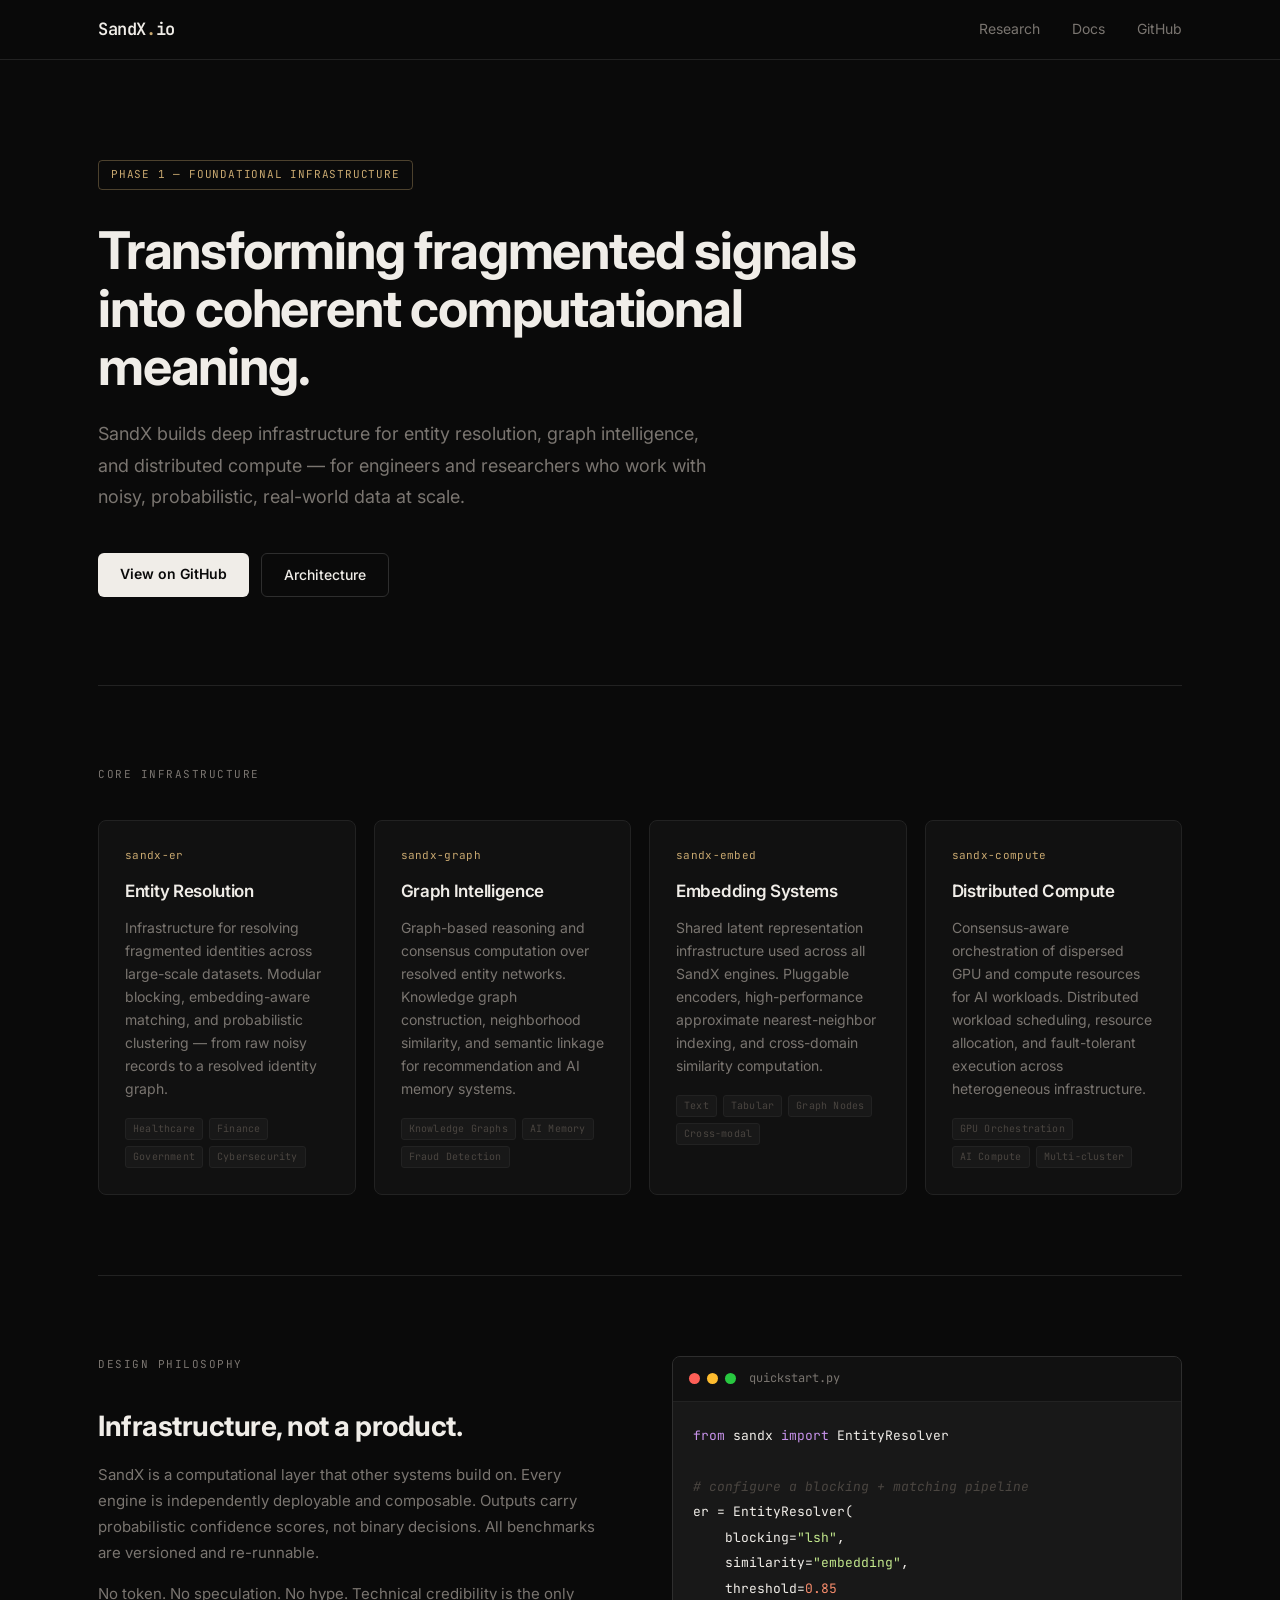
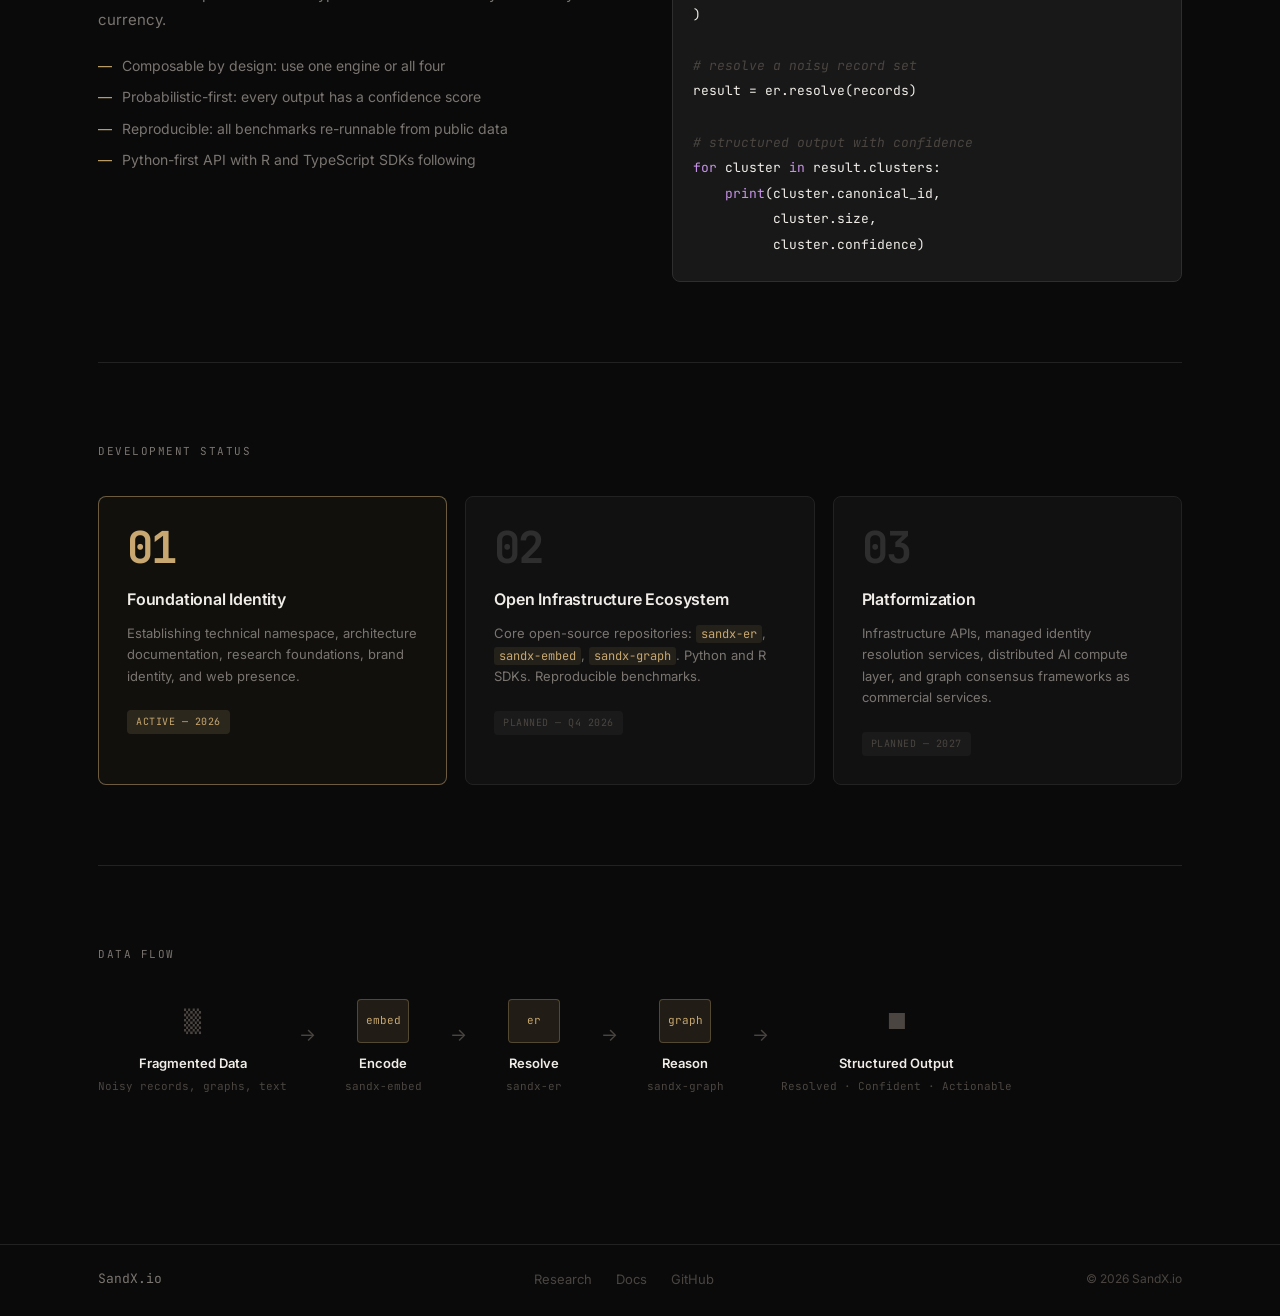
==== index.html @ bc2b3b1e "Fix GitHub org link: sandx-io -> sandxlab" ====
<!DOCTYPE html>
<html lang="en">
<head>
  <meta charset="UTF-8" />
  <meta name="viewport" content="width=device-width, initial-scale=1.0" />
  <title>SandX.io — Computational Infrastructure for Fragmented Systems</title>
  <meta name="description" content="SandX builds deep computational infrastructure for entity resolution, graph intelligence, embedding systems, and distributed compute." />
  <link rel="stylesheet" href="style.css" />
  <link rel="preconnect" href="https://fonts.googleapis.com" />
  <link href="https://fonts.googleapis.com/css2?family=Inter:wght@400;500;600;700&family=JetBrains+Mono:wght@400;500;600&display=swap" rel="stylesheet" />
</head>
<body>

  <!-- Navigation -->
  <nav>
    <div class="nav-inner">
      <a href="/" class="logo">SandX<span class="dot">.</span>io</a>
      <div class="nav-links">
        <a href="#research">Research</a>
        <a href="#docs">Docs</a>
        <a href="https://github.com/sandxlab" target="_blank" rel="noopener">GitHub</a>
      </div>
    </div>
  </nav>

  <main>

    <!-- Hero -->
    <section class="hero">
      <div class="hero-tag">Phase 1 &mdash; Foundational Infrastructure</div>
      <h1>Transforming fragmented signals into coherent computational meaning.</h1>
      <p class="hero-sub">
        SandX builds deep infrastructure for entity resolution, graph intelligence,
        and distributed compute &mdash; for engineers and researchers who work with noisy,
        probabilistic, real-world data at scale.
      </p>
      <div class="cta-group">
        <a href="https://github.com/sandxlab" class="btn-primary" target="_blank" rel="noopener">View on GitHub</a>
        <a href="#architecture" class="btn-secondary">Architecture</a>
      </div>
    </section>

    <!-- Core Domains -->
    <section class="domains" id="research">
      <div class="section-label">Core Infrastructure</div>
      <div class="domain-grid">

        <div class="domain-card">
          <div class="domain-tag">sandx-er</div>
          <h3>Entity Resolution</h3>
          <p>
            Infrastructure for resolving fragmented identities across large-scale datasets.
            Modular blocking, embedding-aware matching, and probabilistic clustering — from
            raw noisy records to a resolved identity graph.
          </p>
          <div class="domain-sectors">
            <span>Healthcare</span><span>Finance</span><span>Government</span><span>Cybersecurity</span>
          </div>
        </div>

        <div class="domain-card">
          <div class="domain-tag">sandx-graph</div>
          <h3>Graph Intelligence</h3>
          <p>
            Graph-based reasoning and consensus computation over resolved entity networks.
            Knowledge graph construction, neighborhood similarity, and semantic linkage
            for recommendation and AI memory systems.
          </p>
          <div class="domain-sectors">
            <span>Knowledge Graphs</span><span>AI Memory</span><span>Fraud Detection</span>
          </div>
        </div>

        <div class="domain-card">
          <div class="domain-tag">sandx-embed</div>
          <h3>Embedding Systems</h3>
          <p>
            Shared latent representation infrastructure used across all SandX engines.
            Pluggable encoders, high-performance approximate nearest-neighbor indexing,
            and cross-domain similarity computation.
          </p>
          <div class="domain-sectors">
            <span>Text</span><span>Tabular</span><span>Graph Nodes</span><span>Cross-modal</span>
          </div>
        </div>

        <div class="domain-card">
          <div class="domain-tag">sandx-compute</div>
          <h3>Distributed Compute</h3>
          <p>
            Consensus-aware orchestration of dispersed GPU and compute resources for AI
            workloads. Distributed workload scheduling, resource allocation, and
            fault-tolerant execution across heterogeneous infrastructure.
          </p>
          <div class="domain-sectors">
            <span>GPU Orchestration</span><span>AI Compute</span><span>Multi-cluster</span>
          </div>
        </div>

      </div>
    </section>

    <!-- Architecture + Code example -->
    <section class="architecture" id="architecture">
      <div class="arch-inner">
        <div class="arch-text">
          <div class="section-label">Design Philosophy</div>
          <h2>Infrastructure, not a product.</h2>
          <p>
            SandX is a computational layer that other systems build on. Every engine is
            independently deployable and composable. Outputs carry probabilistic confidence
            scores, not binary decisions. All benchmarks are versioned and re-runnable.
          </p>
          <p>
            No token. No speculation. No hype. Technical credibility is the only currency.
          </p>
          <ul class="design-principles">
            <li><span class="bullet">&#x2014;</span> Composable by design: use one engine or all four</li>
            <li><span class="bullet">&#x2014;</span> Probabilistic-first: every output has a confidence score</li>
            <li><span class="bullet">&#x2014;</span> Reproducible: all benchmarks re-runnable from public data</li>
            <li><span class="bullet">&#x2014;</span> Python-first API with R and TypeScript SDKs following</li>
          </ul>
        </div>
        <div class="arch-code" id="docs">
          <div class="code-header">
            <span class="code-dot red"></span>
            <span class="code-dot yellow"></span>
            <span class="code-dot green"></span>
            <span class="code-filename">quickstart.py</span>
          </div>
          <pre><code><span class="kw">from</span> sandx <span class="kw">import</span> EntityResolver

<span class="comment"># configure a blocking + matching pipeline</span>
er = EntityResolver(
    blocking=<span class="str">"lsh"</span>,
    similarity=<span class="str">"embedding"</span>,
    threshold=<span class="num">0.85</span>
)

<span class="comment"># resolve a noisy record set</span>
result = er.resolve(records)

<span class="comment"># structured output with confidence</span>
<span class="kw">for</span> cluster <span class="kw">in</span> result.clusters:
    <span class="kw">print</span>(cluster.canonical_id,
          cluster.size,
          cluster.confidence)</code></pre>
        </div>
      </div>
    </section>

    <!-- Development Phases -->
    <section class="phases">
      <div class="section-label">Development Status</div>
      <div class="phases-grid">

        <div class="phase phase-active">
          <div class="phase-num">01</div>
          <h3>Foundational Identity</h3>
          <p>
            Establishing technical namespace, architecture documentation, research foundations,
            brand identity, and web presence.
          </p>
          <span class="badge badge-active">Active &mdash; 2026</span>
        </div>

        <div class="phase">
          <div class="phase-num">02</div>
          <h3>Open Infrastructure Ecosystem</h3>
          <p>
            Core open-source repositories: <code>sandx-er</code>, <code>sandx-embed</code>,
            <code>sandx-graph</code>. Python and R SDKs. Reproducible benchmarks.
          </p>
          <span class="badge badge-planned">Planned &mdash; Q4 2026</span>
        </div>

        <div class="phase">
          <div class="phase-num">03</div>
          <h3>Platformization</h3>
          <p>
            Infrastructure APIs, managed identity resolution services, distributed AI
            compute layer, and graph consensus frameworks as commercial services.
          </p>
          <span class="badge badge-planned">Planned &mdash; 2027</span>
        </div>

      </div>
    </section>

    <!-- Data Pipeline -->
    <section class="pipeline">
      <div class="section-label">Data Flow</div>
      <div class="pipeline-inner">
        <div class="pipeline-step">
          <div class="step-icon">&#x2592;</div>
          <div class="step-label">Fragmented Data</div>
          <div class="step-sub">Noisy records, graphs, text</div>
        </div>
        <div class="pipeline-arrow">&rarr;</div>
        <div class="pipeline-step">
          <div class="step-icon chip">embed</div>
          <div class="step-label">Encode</div>
          <div class="step-sub">sandx-embed</div>
        </div>
        <div class="pipeline-arrow">&rarr;</div>
        <div class="pipeline-step">
          <div class="step-icon chip">er</div>
          <div class="step-label">Resolve</div>
          <div class="step-sub">sandx-er</div>
        </div>
        <div class="pipeline-arrow">&rarr;</div>
        <div class="pipeline-step">
          <div class="step-icon chip">graph</div>
          <div class="step-label">Reason</div>
          <div class="step-sub">sandx-graph</div>
        </div>
        <div class="pipeline-arrow">&rarr;</div>
        <div class="pipeline-step">
          <div class="step-icon">&#x25A0;</div>
          <div class="step-label">Structured Output</div>
          <div class="step-sub">Resolved &middot; Confident &middot; Actionable</div>
        </div>
      </div>
    </section>

  </main>

  <!-- Footer -->
  <footer>
    <div class="footer-inner">
      <span class="footer-logo">SandX.io</span>
      <div class="footer-links">
        <a href="#research">Research</a>
        <a href="#docs">Docs</a>
        <a href="https://github.com/sandxlab" target="_blank" rel="noopener">GitHub</a>
      </div>
      <span class="footer-copy">&copy; 2026 SandX.io</span>
    </div>
  </footer>

</body>
</html>
---- style.css ----
/* ─── Design Tokens ─────────────────────────────────────────── */
:root {
  --bg:          #0a0a0a;
  --bg-2:        #111111;
  --bg-3:        #181818;
  --text:        #f0ede8;
  --text-muted:  #7a7570;
  --text-dim:    #4a4540;
  --accent:      #c8a870;
  --accent-blue: #4a9eff;
  --border:      #222222;
  --border-2:    #2e2e2e;

  --font:   Inter, system-ui, -apple-system, BlinkMacSystemFont, sans-serif;
  --mono:   'JetBrains Mono', 'Fira Code', 'Cascadia Code', 'Courier New', monospace;

  --radius: 8px;
  --nav-h:  60px;
}

/* ─── Reset ──────────────────────────────────────────────────── */
*, *::before, *::after { box-sizing: border-box; margin: 0; padding: 0; }
html { scroll-behavior: smooth; }

body {
  background: var(--bg);
  color: var(--text);
  font-family: var(--font);
  font-size: 16px;
  line-height: 1.6;
  -webkit-font-smoothing: antialiased;
  -moz-osx-font-smoothing: grayscale;
}

a { color: inherit; text-decoration: none; }

/* ─── Navigation ─────────────────────────────────────────────── */
nav {
  position: sticky;
  top: 0;
  height: var(--nav-h);
  background: rgba(10, 10, 10, 0.92);
  backdrop-filter: blur(16px);
  -webkit-backdrop-filter: blur(16px);
  border-bottom: 1px solid var(--border);
  z-index: 100;
}

.nav-inner {
  max-width: 1140px;
  margin: 0 auto;
  padding: 0 28px;
  height: 100%;
  display: flex;
  align-items: center;
  justify-content: space-between;
}

.logo {
  font-family: var(--mono);
  font-size: 17px;
  font-weight: 600;
  letter-spacing: -0.4px;
  color: var(--text);
}

.logo .dot { color: var(--accent); }

.nav-links {
  display: flex;
  align-items: center;
  gap: 32px;
}

.nav-links a {
  font-size: 14px;
  color: var(--text-muted);
  transition: color 0.15s ease;
}

.nav-links a:hover { color: var(--text); }

/* ─── Main container ─────────────────────────────────────────── */
main {
  max-width: 1140px;
  margin: 0 auto;
  padding: 0 28px;
}

/* ─── Section label ──────────────────────────────────────────── */
.section-label {
  font-family: var(--mono);
  font-size: 11px;
  color: var(--text-muted);
  text-transform: uppercase;
  letter-spacing: 1.5px;
  margin-bottom: 36px;
}

/* ─── Hero ───────────────────────────────────────────────────── */
.hero {
  padding: 100px 0 88px;
  max-width: 780px;
}

.hero-tag {
  display: inline-block;
  font-family: var(--mono);
  font-size: 11px;
  color: var(--accent);
  border: 1px solid rgba(200, 168, 112, 0.35);
  padding: 5px 12px;
  border-radius: 4px;
  margin-bottom: 32px;
  letter-spacing: 0.8px;
  text-transform: uppercase;
}

.hero h1 {
  font-size: clamp(30px, 4.5vw, 52px);
  font-weight: 700;
  line-height: 1.12;
  letter-spacing: -1.2px;
  margin-bottom: 22px;
  color: var(--text);
}

.hero-sub {
  font-size: 18px;
  color: var(--text-muted);
  line-height: 1.75;
  max-width: 620px;
  margin-bottom: 40px;
}

.cta-group {
  display: flex;
  gap: 12px;
  flex-wrap: wrap;
}

.btn-primary {
  display: inline-block;
  background: var(--text);
  color: var(--bg);
  padding: 10px 22px;
  border-radius: 6px;
  font-size: 14px;
  font-weight: 600;
  transition: opacity 0.15s ease;
}

.btn-primary:hover { opacity: 0.82; }

.btn-secondary {
  display: inline-block;
  color: var(--text);
  padding: 10px 22px;
  border-radius: 6px;
  border: 1px solid var(--border-2);
  font-size: 14px;
  font-weight: 500;
  transition: border-color 0.15s ease;
}

.btn-secondary:hover { border-color: var(--text-muted); }

/* ─── Domains ────────────────────────────────────────────────── */
.domains {
  padding: 80px 0;
  border-top: 1px solid var(--border);
}

.domain-grid {
  display: grid;
  grid-template-columns: repeat(auto-fit, minmax(250px, 1fr));
  gap: 18px;
}

.domain-card {
  background: var(--bg-2);
  border: 1px solid var(--border);
  border-radius: var(--radius);
  padding: 26px;
  transition: border-color 0.2s ease, transform 0.15s ease;
}

.domain-card:hover {
  border-color: var(--accent);
  transform: translateY(-2px);
}

.domain-tag {
  font-family: var(--mono);
  font-size: 11px;
  color: var(--accent);
  margin-bottom: 14px;
  letter-spacing: 0.3px;
}

.domain-card h3 {
  font-size: 17px;
  font-weight: 600;
  letter-spacing: -0.3px;
  margin-bottom: 10px;
}

.domain-card p {
  font-size: 14px;
  color: var(--text-muted);
  line-height: 1.65;
  margin-bottom: 18px;
}

.domain-sectors {
  display: flex;
  flex-wrap: wrap;
  gap: 6px;
}

.domain-sectors span {
  font-family: var(--mono);
  font-size: 10px;
  color: var(--text-dim);
  background: var(--bg-3);
  border: 1px solid var(--border);
  padding: 2px 7px;
  border-radius: 3px;
  letter-spacing: 0.2px;
}

/* ─── Architecture ───────────────────────────────────────────── */
.architecture {
  padding: 80px 0;
  border-top: 1px solid var(--border);
}

.arch-inner {
  display: grid;
  grid-template-columns: 1fr 1fr;
  gap: 64px;
  align-items: start;
}

.arch-text h2 {
  font-size: 28px;
  font-weight: 700;
  letter-spacing: -0.5px;
  margin-bottom: 18px;
  line-height: 1.2;
}

.arch-text p {
  font-size: 15px;
  color: var(--text-muted);
  line-height: 1.75;
  margin-bottom: 14px;
}

.design-principles {
  list-style: none;
  margin-top: 22px;
  display: flex;
  flex-direction: column;
  gap: 9px;
}

.design-principles li {
  font-size: 14px;
  color: var(--text-muted);
  display: flex;
  gap: 10px;
}

.design-principles .bullet { color: var(--accent); flex-shrink: 0; }

/* Code block */
.arch-code {
  background: var(--bg-3);
  border: 1px solid var(--border-2);
  border-radius: var(--radius);
  overflow: hidden;
}

.code-header {
  display: flex;
  align-items: center;
  gap: 7px;
  padding: 12px 16px;
  border-bottom: 1px solid var(--border);
  background: var(--bg-2);
}

.code-dot {
  width: 11px;
  height: 11px;
  border-radius: 50%;
}

.code-dot.red    { background: #ff5f57; }
.code-dot.yellow { background: #febc2e; }
.code-dot.green  { background: #28c840; }

.code-filename {
  font-family: var(--mono);
  font-size: 12px;
  color: var(--text-muted);
  margin-left: 6px;
}

.arch-code pre {
  padding: 22px 20px;
  overflow-x: auto;
}

.arch-code code {
  font-family: var(--mono);
  font-size: 13px;
  line-height: 1.75;
  color: var(--text);
}

/* syntax highlighting (minimal) */
.kw      { color: #c792ea; }
.str     { color: #c3e88d; }
.num     { color: #f78c6c; }
.comment { color: var(--text-dim); font-style: italic; }

/* ─── Phases ─────────────────────────────────────────────────── */
.phases {
  padding: 80px 0;
  border-top: 1px solid var(--border);
}

.phases-grid {
  display: grid;
  grid-template-columns: repeat(3, 1fr);
  gap: 18px;
}

.phase {
  background: var(--bg-2);
  border: 1px solid var(--border);
  border-radius: var(--radius);
  padding: 28px;
}

.phase-active {
  border-color: rgba(200, 168, 112, 0.5);
  background: rgba(200, 168, 112, 0.04);
}

.phase-num {
  font-family: var(--mono);
  font-size: 44px;
  font-weight: 700;
  color: var(--border-2);
  line-height: 1;
  margin-bottom: 18px;
  letter-spacing: -2px;
}

.phase-active .phase-num { color: var(--accent); }

.phase h3 {
  font-size: 16px;
  font-weight: 600;
  margin-bottom: 10px;
  letter-spacing: -0.2px;
}

.phase p {
  font-size: 13px;
  color: var(--text-muted);
  line-height: 1.65;
  margin-bottom: 20px;
}

.phase code {
  font-family: var(--mono);
  font-size: 12px;
  color: var(--accent);
  background: rgba(200, 168, 112, 0.1);
  padding: 1px 5px;
  border-radius: 3px;
}

.badge {
  display: inline-block;
  font-family: var(--mono);
  font-size: 10px;
  padding: 4px 9px;
  border-radius: 4px;
  letter-spacing: 0.5px;
  text-transform: uppercase;
}

.badge-active  { background: rgba(200, 168, 112, 0.15); color: var(--accent); }
.badge-planned { background: rgba(255,255,255,0.04);    color: var(--text-dim); }

/* ─── Pipeline ───────────────────────────────────────────────── */
.pipeline {
  padding: 80px 0;
  border-top: 1px solid var(--border);
}

.pipeline-inner {
  display: flex;
  align-items: center;
  gap: 0;
  overflow-x: auto;
  padding-bottom: 8px;
}

.pipeline-step {
  display: flex;
  flex-direction: column;
  align-items: center;
  text-align: center;
  min-width: 110px;
}

.step-icon {
  font-size: 22px;
  color: var(--text-dim);
  height: 44px;
  display: flex;
  align-items: center;
  justify-content: center;
  margin-bottom: 10px;
}

.step-icon.chip {
  font-family: var(--mono);
  font-size: 11px;
  color: var(--accent);
  background: rgba(200, 168, 112, 0.12);
  border: 1px solid rgba(200, 168, 112, 0.3);
  border-radius: 4px;
  padding: 6px 10px;
  width: 52px;
}

.step-label {
  font-size: 13px;
  font-weight: 600;
  color: var(--text);
  margin-bottom: 4px;
}

.step-sub {
  font-family: var(--mono);
  font-size: 11px;
  color: var(--text-dim);
}

.pipeline-arrow {
  font-size: 18px;
  color: var(--text-dim);
  padding: 0 12px;
  flex-shrink: 0;
  padding-bottom: 24px;
}

/* ─── Footer ─────────────────────────────────────────────────── */
footer {
  border-top: 1px solid var(--border);
  margin-top: 60px;
}

.footer-inner {
  max-width: 1140px;
  margin: 0 auto;
  padding: 24px 28px;
  display: flex;
  align-items: center;
  justify-content: space-between;
  flex-wrap: wrap;
  gap: 12px;
}

.footer-logo {
  font-family: var(--mono);
  font-size: 13px;
  color: var(--text-muted);
}

.footer-links {
  display: flex;
  gap: 24px;
}

.footer-links a {
  font-size: 13px;
  color: var(--text-dim);
  transition: color 0.15s ease;
}

.footer-links a:hover { color: var(--text-muted); }

.footer-copy {
  font-size: 12px;
  color: var(--text-dim);
}

/* ─── Responsive ─────────────────────────────────────────────── */
@media (max-width: 900px) {
  .arch-inner    { grid-template-columns: 1fr; gap: 36px; }
  .phases-grid   { grid-template-columns: 1fr; }
  .domain-grid   { grid-template-columns: 1fr 1fr; }
}

@media (max-width: 600px) {
  .domain-grid   { grid-template-columns: 1fr; }
  .hero h1       { font-size: 28px; }
  .hero-sub      { font-size: 16px; }
  .nav-links     { gap: 18px; }
  .pipeline-inner { flex-direction: column; gap: 8px; }
  .pipeline-arrow { transform: rotate(90deg); padding: 4px 0; }
}
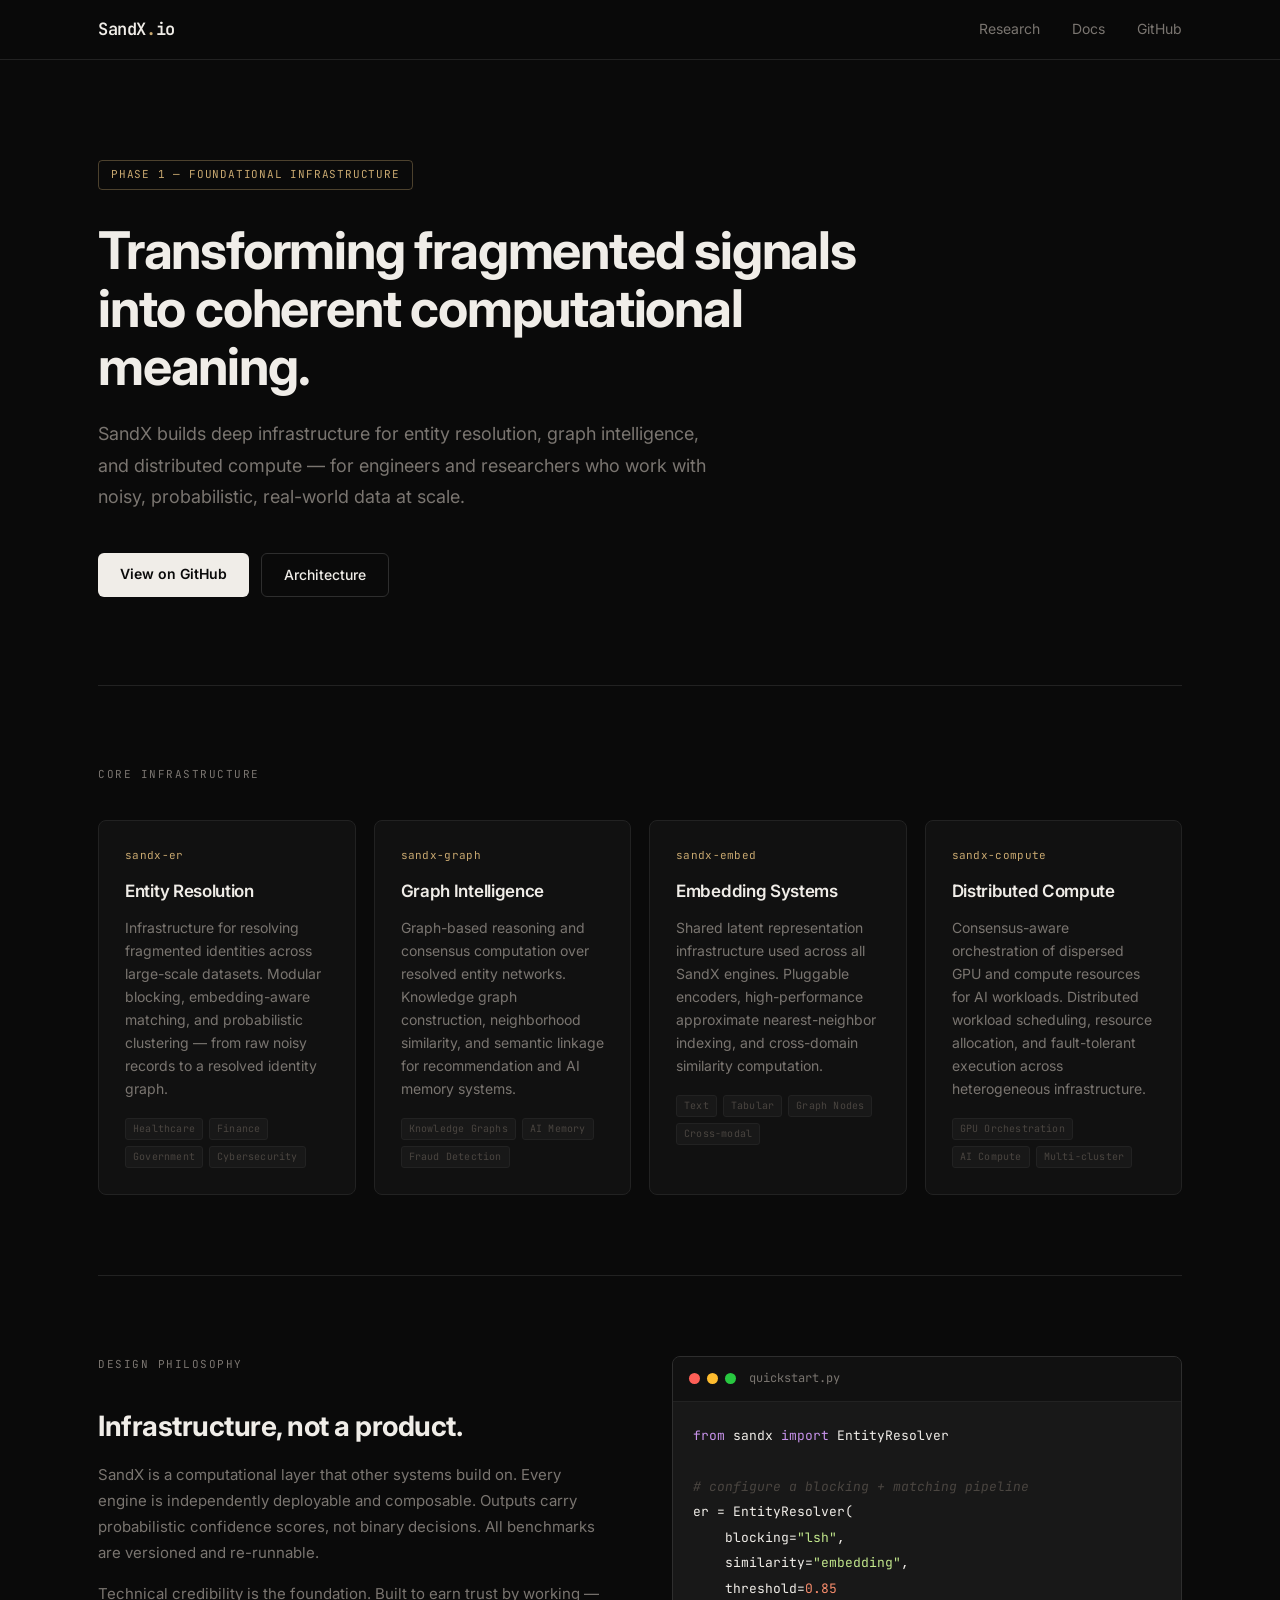
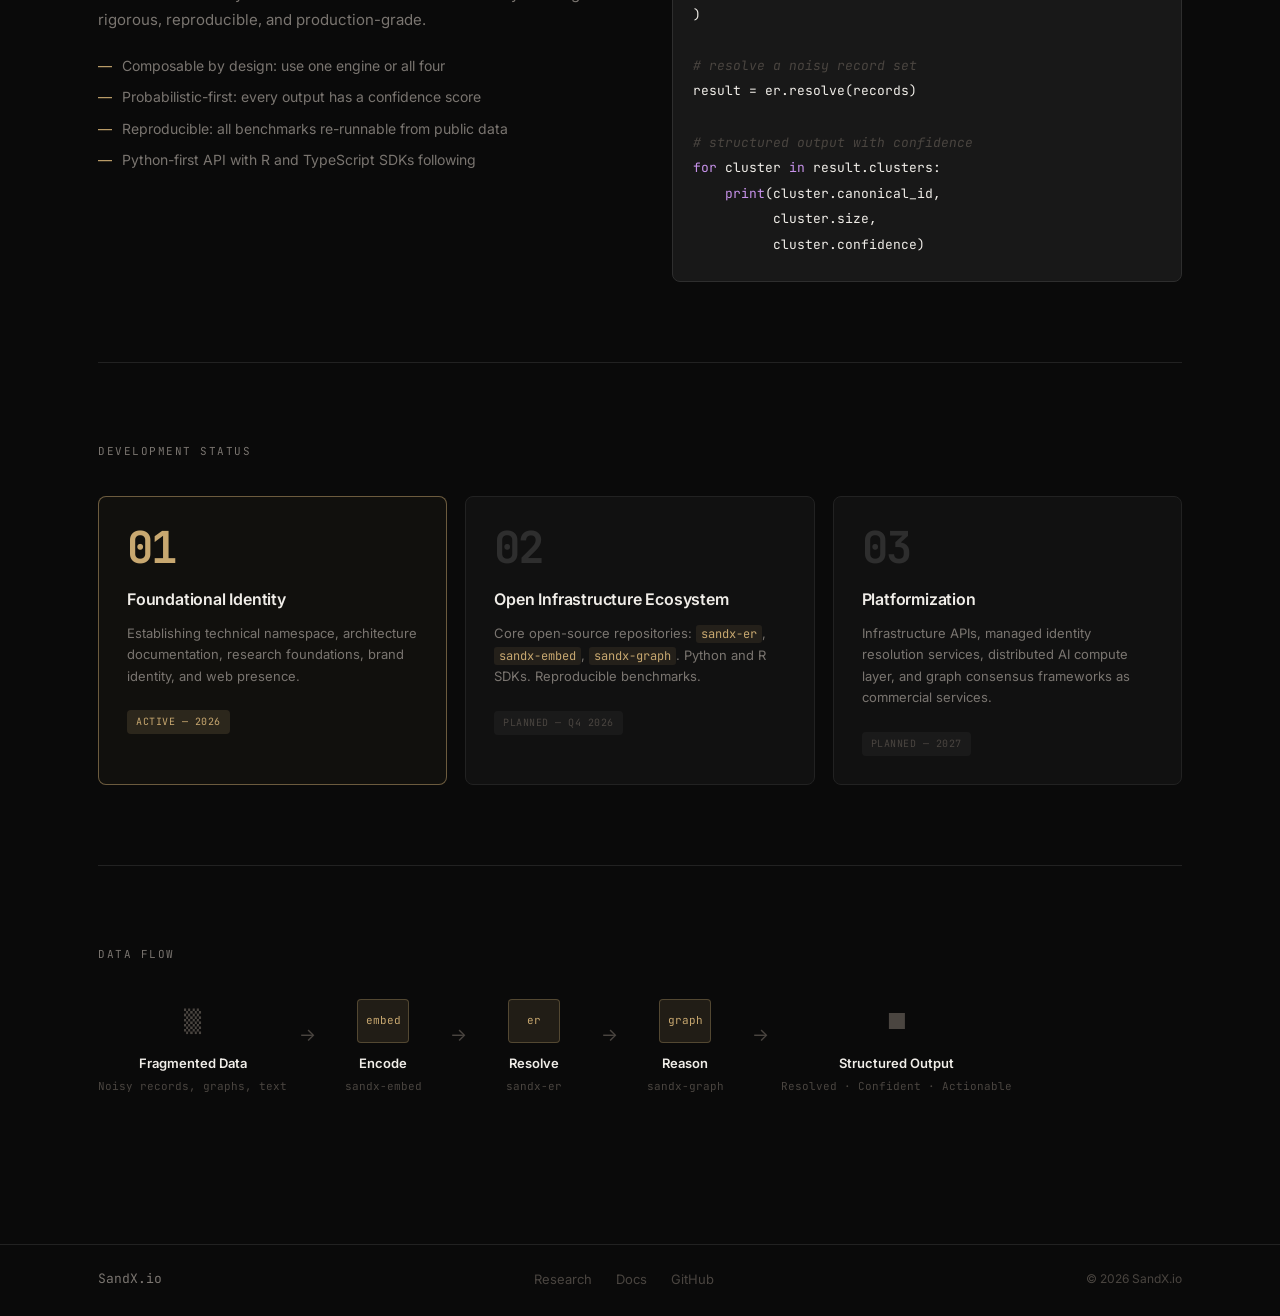
==== commit f06d29b9: "Remove exclusionary positioning claims — keep identity open-ended" ====
--- a/index.html
+++ b/index.html
@@ -112,7 +112,7 @@
             scores, not binary decisions. All benchmarks are versioned and re-runnable.
           </p>
           <p>
-            No token. No speculation. No hype. Technical credibility is the only currency.
+            Technical credibility is the foundation. Built to earn trust by working — rigorous, reproducible, and production-grade.
           </p>
           <ul class="design-principles">
             <li><span class="bullet">&#x2014;</span> Composable by design: use one engine or all four</li>
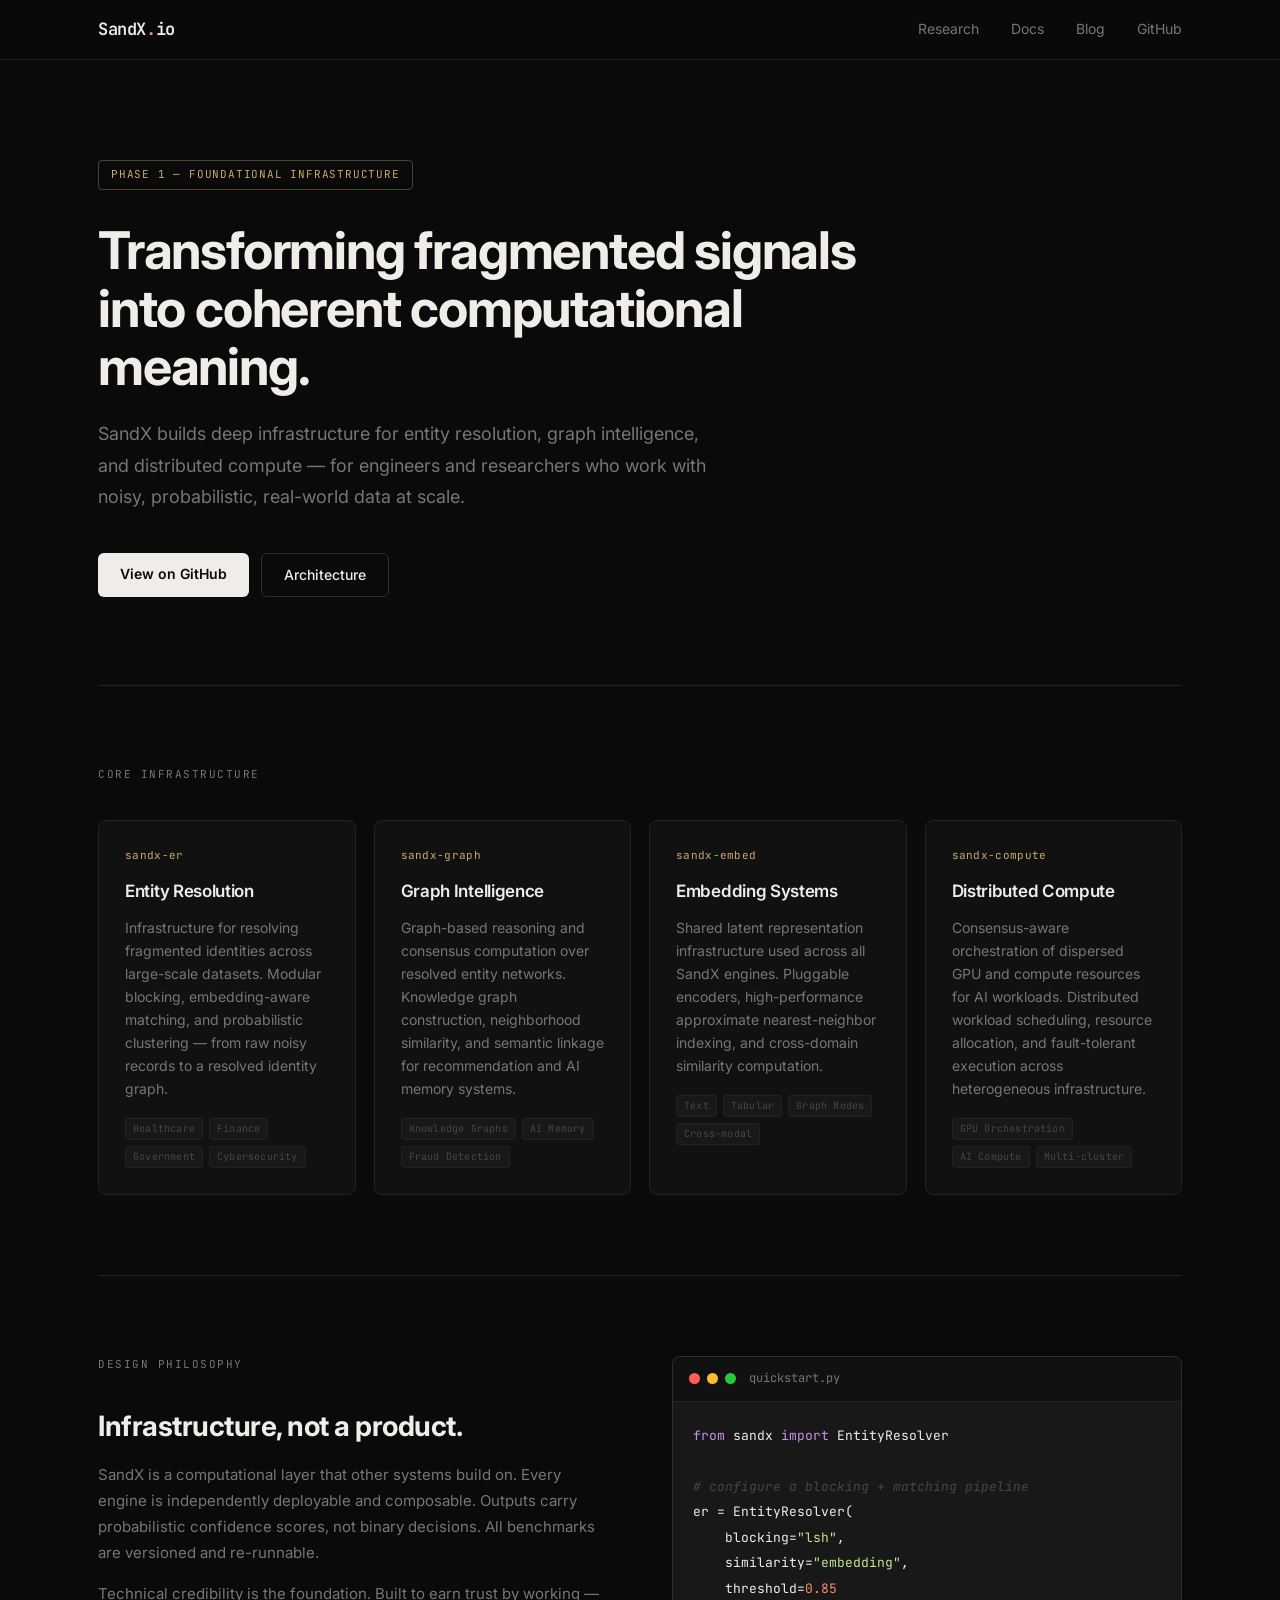
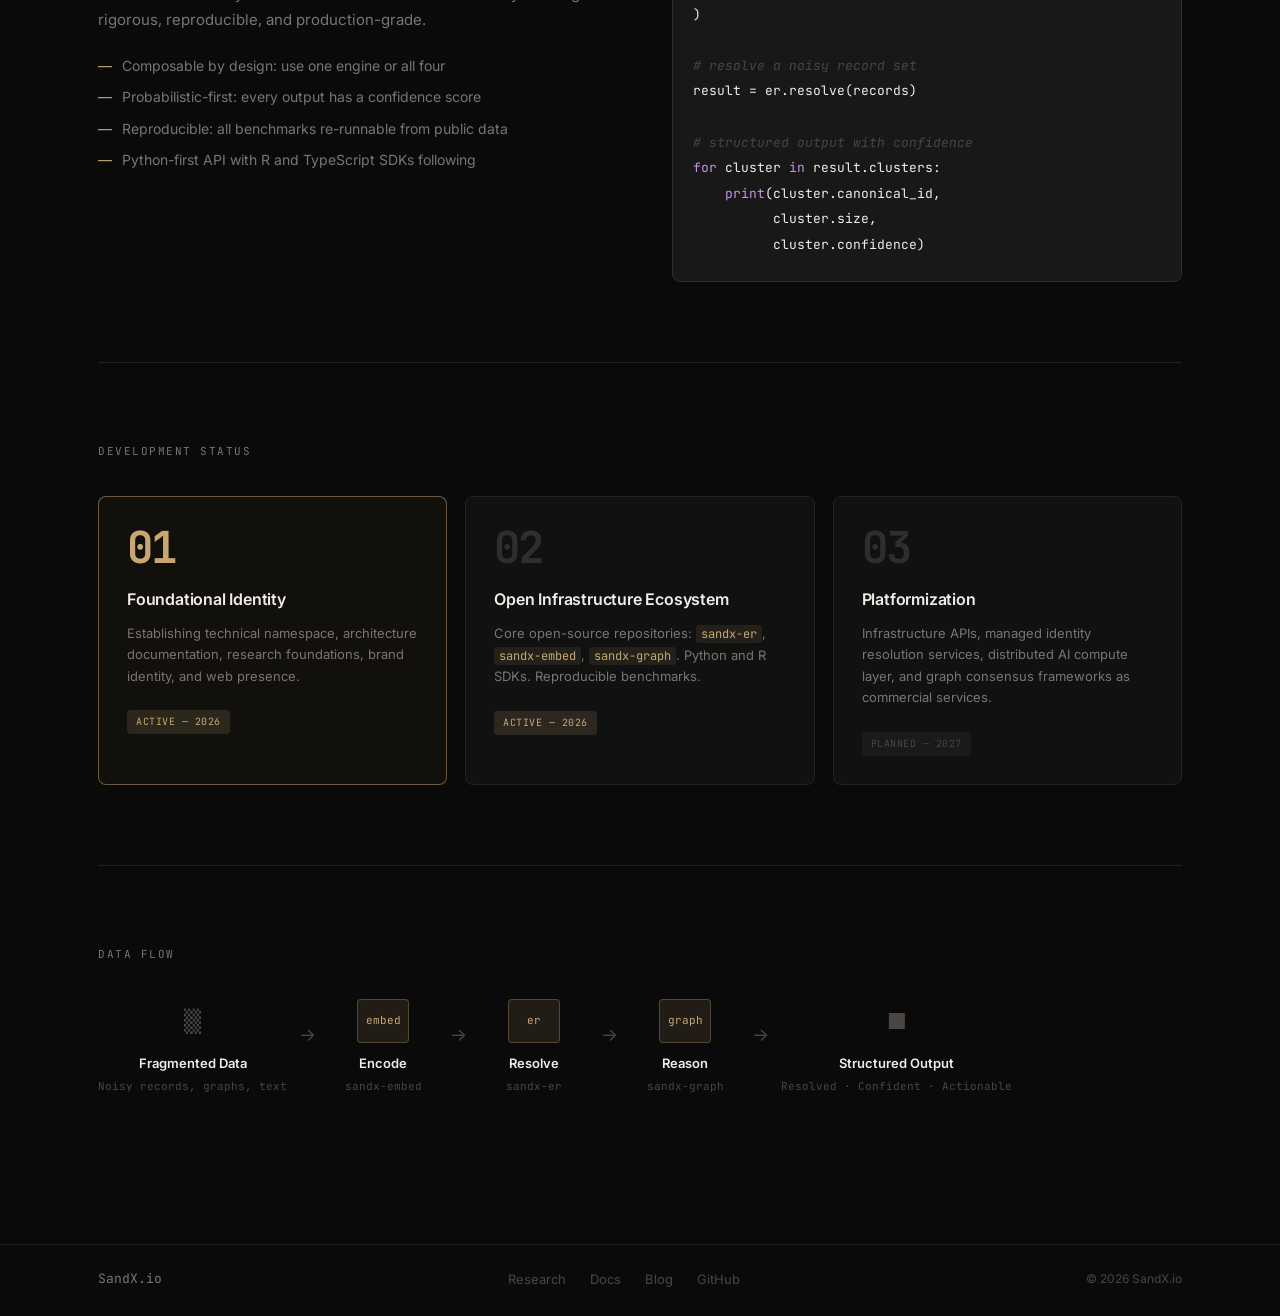
==== commit 7a210cfe: "Add blog with sandx-er benchmark post (KR3.3) - blog/index.html: blog listing page; Blog added to na" ====
--- a/index.html
+++ b/index.html
@@ -18,6 +18,7 @@
       <div class="nav-links">
         <a href="#research">Research</a>
         <a href="#docs">Docs</a>
+        <a href="/blog/">Blog</a>
         <a href="https://github.com/sandxlab" target="_blank" rel="noopener">GitHub</a>
       </div>
     </div>
@@ -171,7 +172,7 @@
             Core open-source repositories: <code>sandx-er</code>, <code>sandx-embed</code>,
             <code>sandx-graph</code>. Python and R SDKs. Reproducible benchmarks.
           </p>
-          <span class="badge badge-planned">Planned &mdash; Q4 2026</span>
+          <span class="badge badge-active">Active &mdash; 2026</span>
         </div>
 
         <div class="phase">
@@ -232,6 +233,7 @@
       <div class="footer-links">
         <a href="#research">Research</a>
         <a href="#docs">Docs</a>
+        <a href="/blog/">Blog</a>
         <a href="https://github.com/sandxlab" target="_blank" rel="noopener">GitHub</a>
       </div>
       <span class="footer-copy">&copy; 2026 SandX.io</span>
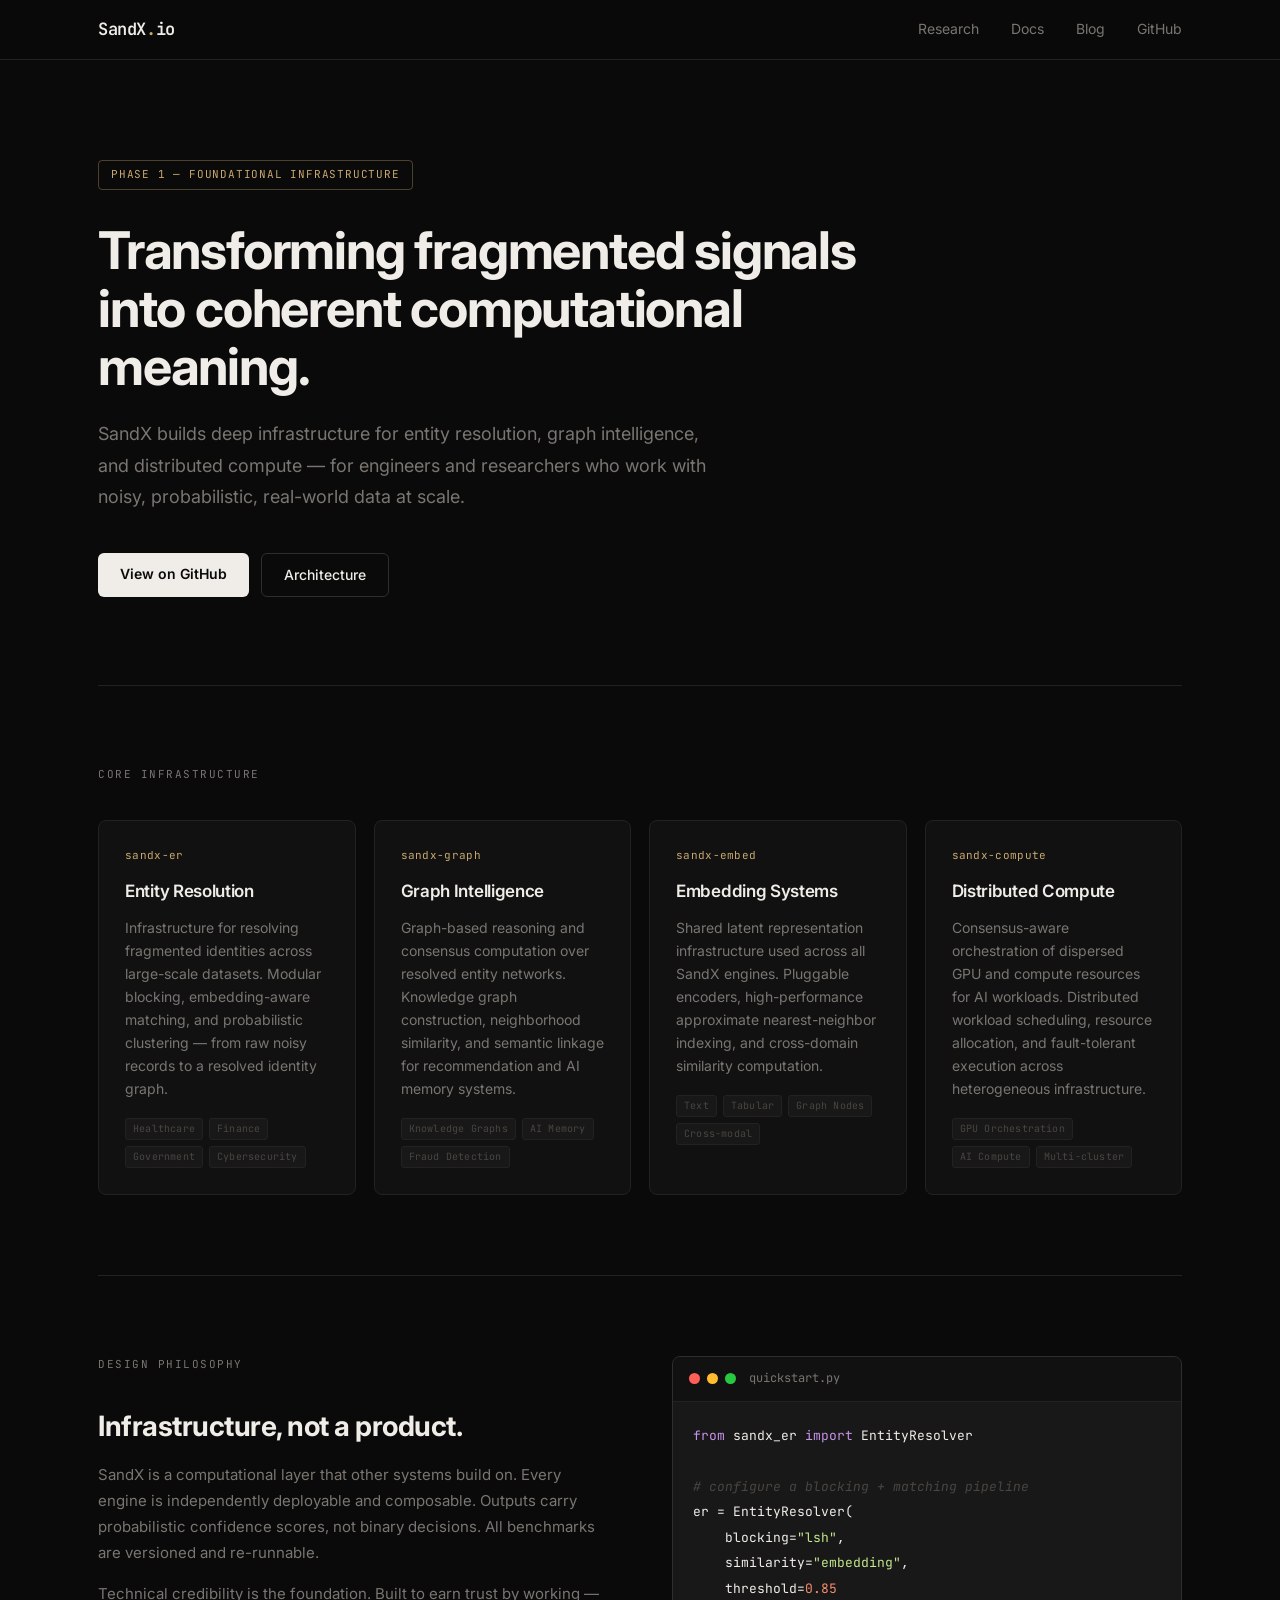
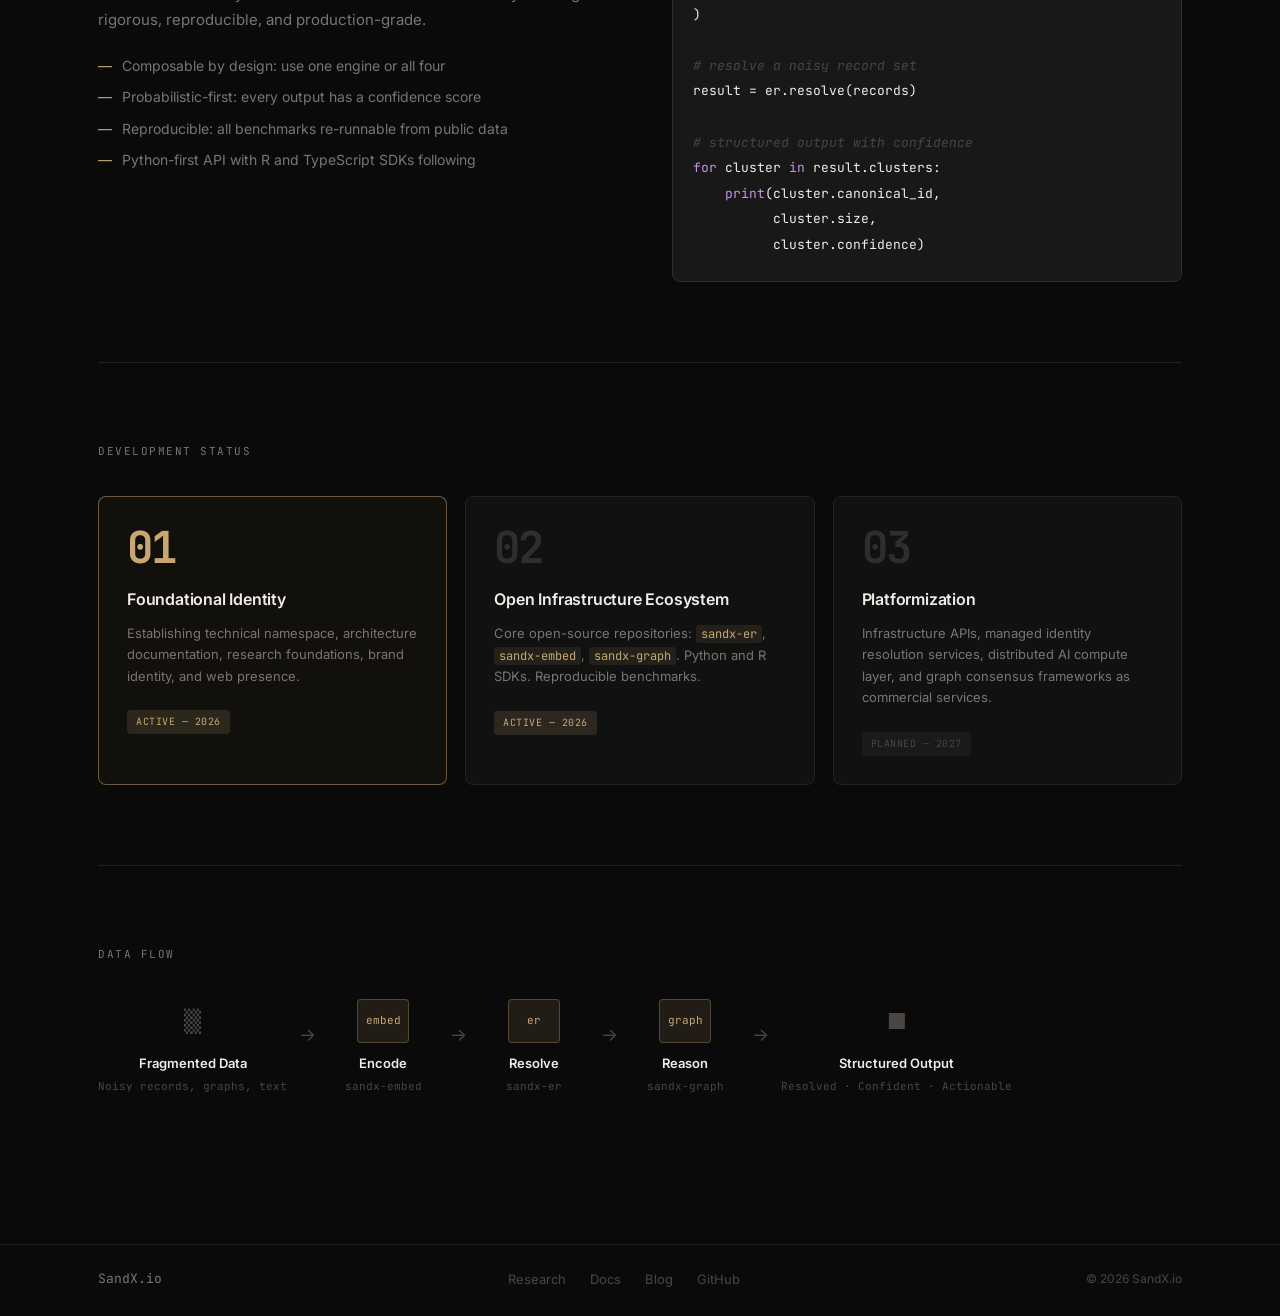
==== commit beeb20b3: "Fix EntityResolver import in homepage code example Correct import is `from sandx_er import EntityRes" ====
--- a/index.html
+++ b/index.html
@@ -129,7 +129,7 @@
             <span class="code-dot green"></span>
             <span class="code-filename">quickstart.py</span>
           </div>
-          <pre><code><span class="kw">from</span> sandx <span class="kw">import</span> EntityResolver
+          <pre><code><span class="kw">from</span> sandx_er <span class="kw">import</span> EntityResolver
 
 <span class="comment"># configure a blocking + matching pipeline</span>
 er = EntityResolver(
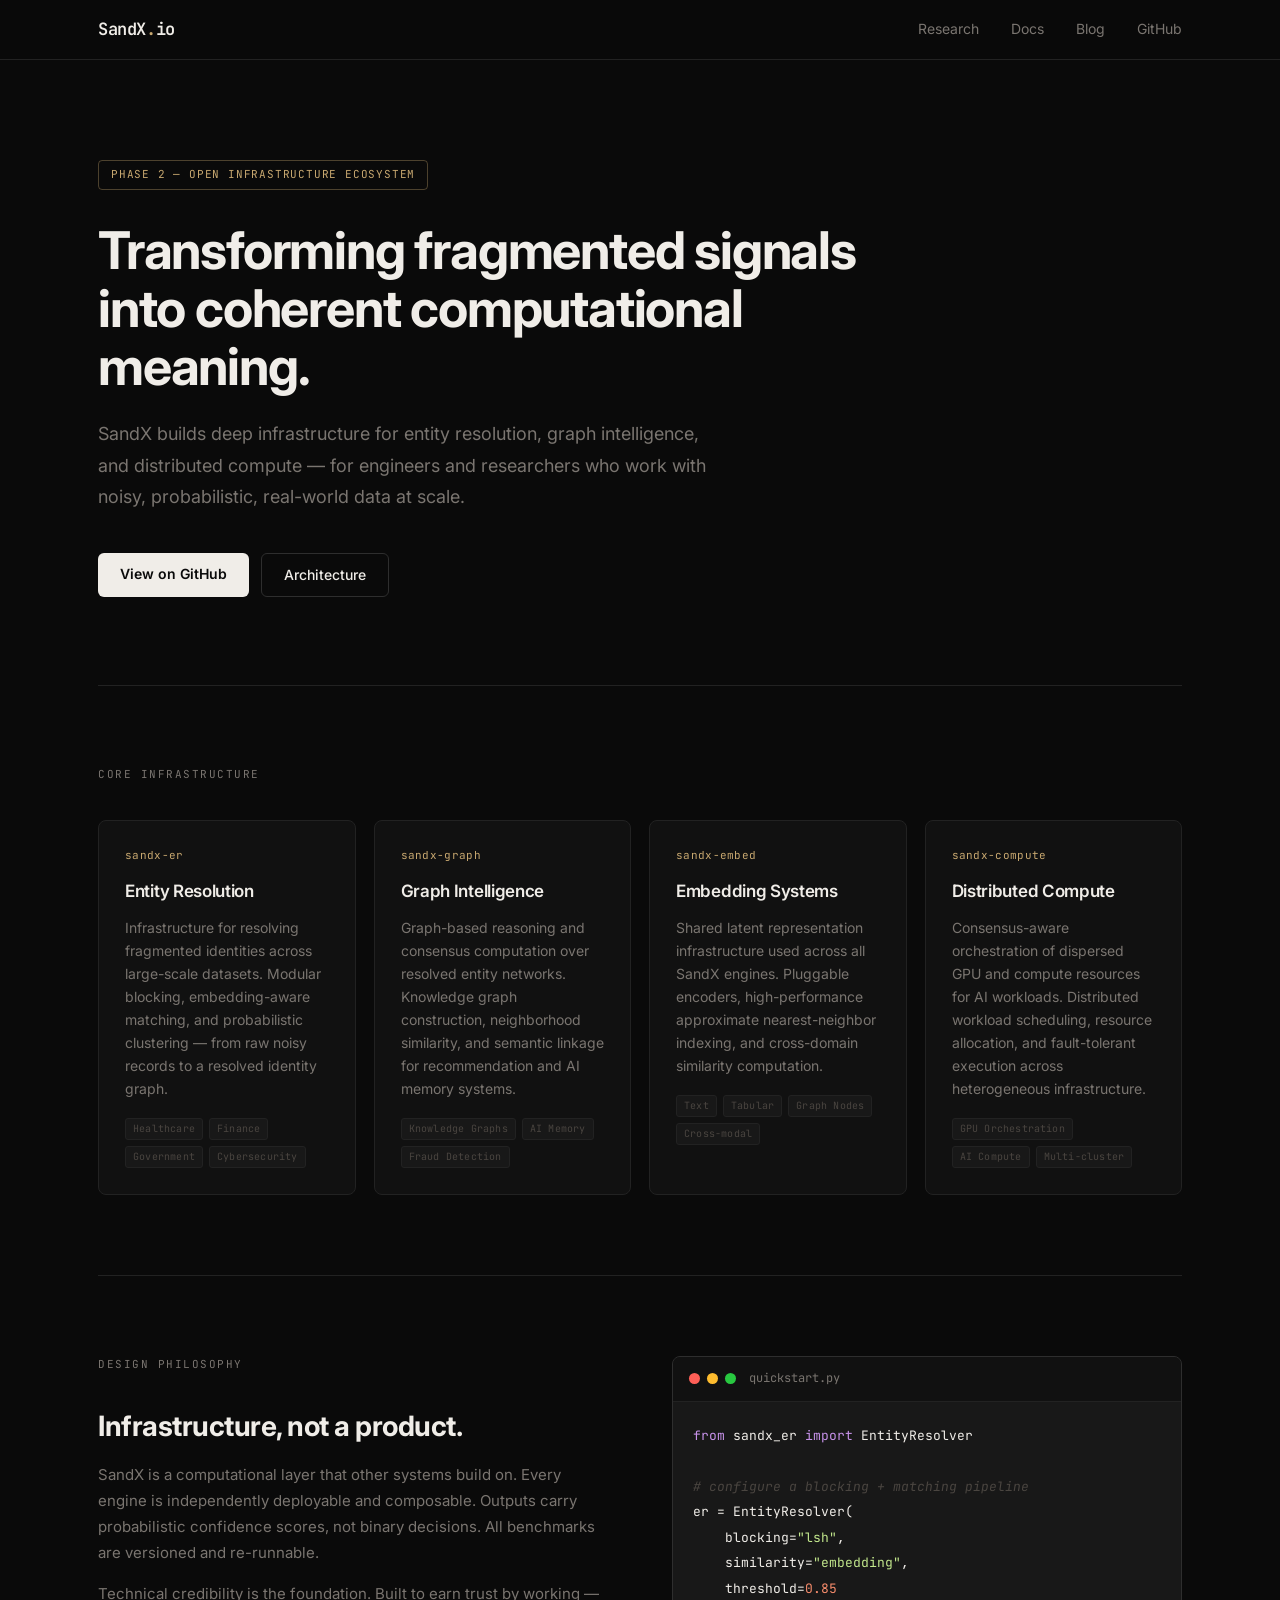
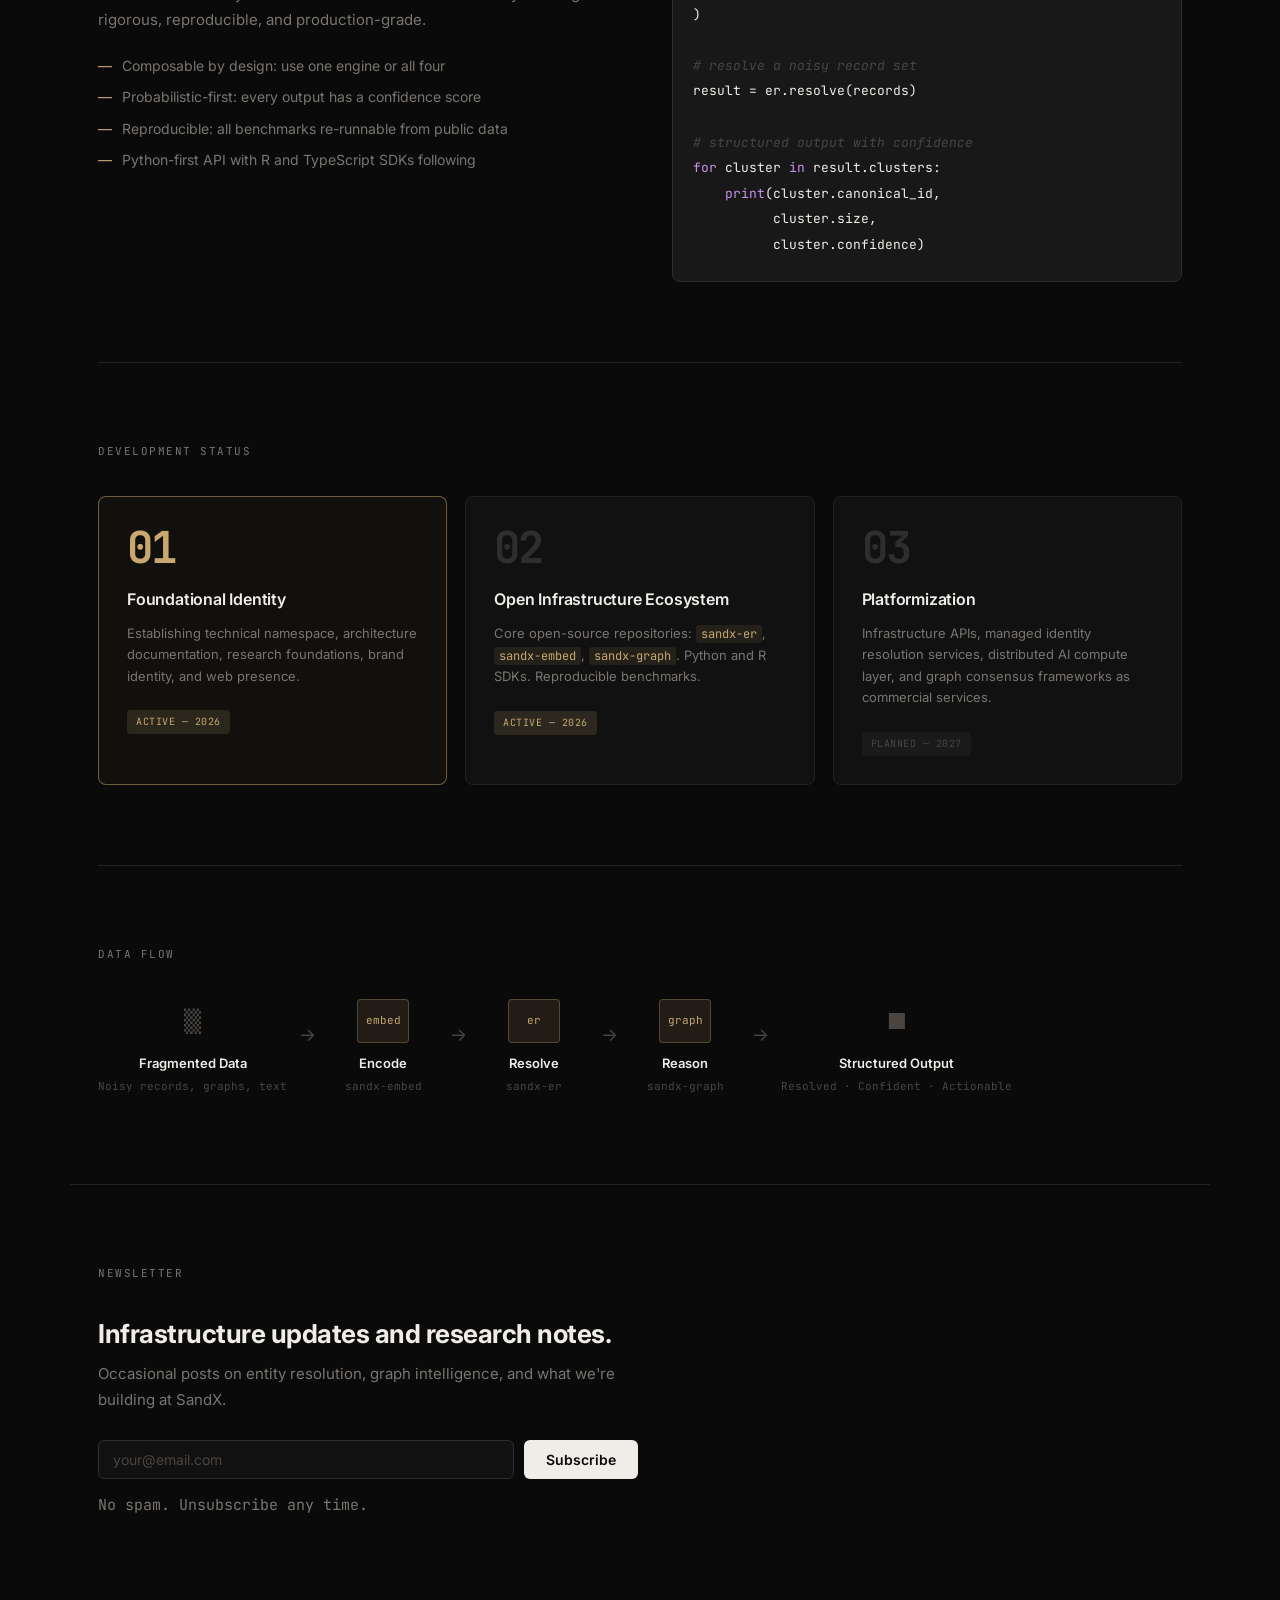
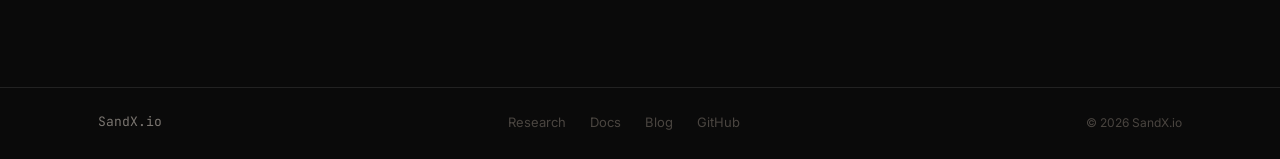
==== commit d6d55ffc: "Add newsletter section; update hero phase tag - Newsletter email capture section with form (configur" ====
--- a/index.html
+++ b/index.html
@@ -28,7 +28,7 @@
 
     <!-- Hero -->
     <section class="hero">
-      <div class="hero-tag">Phase 1 &mdash; Foundational Infrastructure</div>
+      <div class="hero-tag">Phase 2 &mdash; Open Infrastructure Ecosystem</div>
       <h1>Transforming fragmented signals into coherent computational meaning.</h1>
       <p class="hero-sub">
         SandX builds deep infrastructure for entity resolution, graph intelligence,
@@ -226,6 +226,24 @@
 
   </main>
 
+  <!-- Newsletter -->
+  <!-- ACTION: replace the form action URL with your newsletter service endpoint.
+       Buttondown: https://buttondown.email/api/emails/embed-subscribe/YOUR_USERNAME
+       Mailchimp:  your Mailchimp embed action URL
+       ConvertKit: your ConvertKit form action URL -->
+  <section class="newsletter" id="newsletter" style="max-width:1140px;margin:0 auto;padding-left:28px;padding-right:28px;">
+    <div class="newsletter-inner">
+      <div class="section-label">Newsletter</div>
+      <h2>Infrastructure updates and research notes.</h2>
+      <p>Occasional posts on entity resolution, graph intelligence, and what we're building at SandX.</p>
+      <form class="newsletter-form" action="#" method="POST">
+        <input type="email" name="email" placeholder="your@email.com" required />
+        <button type="submit">Subscribe</button>
+      </form>
+      <p class="newsletter-note">No spam. Unsubscribe any time.</p>
+    </div>
+  </section>
+
   <!-- Footer -->
   <footer>
     <div class="footer-inner">
--- a/style.css
+++ b/style.css
@@ -462,6 +462,77 @@
   padding-bottom: 24px;
 }
 
+/* ─── Newsletter ─────────────────────────────────────────────── */
+.newsletter {
+  padding: 80px 0;
+  border-top: 1px solid var(--border);
+}
+
+.newsletter-inner {
+  max-width: 540px;
+}
+
+.newsletter h2 {
+  font-size: 26px;
+  font-weight: 700;
+  letter-spacing: -0.5px;
+  margin-bottom: 12px;
+  line-height: 1.2;
+}
+
+.newsletter > .newsletter-inner > p {
+  font-size: 15px;
+  color: var(--text-muted);
+  line-height: 1.7;
+  margin-bottom: 28px;
+}
+
+.newsletter-form {
+  display: flex;
+  gap: 10px;
+  flex-wrap: wrap;
+}
+
+.newsletter-form input[type="email"] {
+  flex: 1;
+  min-width: 220px;
+  background: var(--bg-2);
+  border: 1px solid var(--border-2);
+  border-radius: 6px;
+  color: var(--text);
+  font-family: var(--font);
+  font-size: 14px;
+  padding: 10px 14px;
+  outline: none;
+  transition: border-color 0.15s ease;
+}
+
+.newsletter-form input[type="email"]::placeholder { color: var(--text-dim); }
+.newsletter-form input[type="email"]:focus { border-color: var(--accent); }
+
+.newsletter-form button {
+  background: var(--text);
+  color: var(--bg);
+  border: none;
+  border-radius: 6px;
+  font-family: var(--font);
+  font-size: 14px;
+  font-weight: 600;
+  padding: 10px 22px;
+  cursor: pointer;
+  transition: opacity 0.15s ease;
+  white-space: nowrap;
+}
+
+.newsletter-form button:hover { opacity: 0.82; }
+
+.newsletter-note {
+  font-family: var(--mono);
+  font-size: 11px;
+  color: var(--text-dim);
+  margin-top: 14px;
+}
+
 /* ─── Footer ─────────────────────────────────────────────────── */
 footer {
   border-top: 1px solid var(--border);
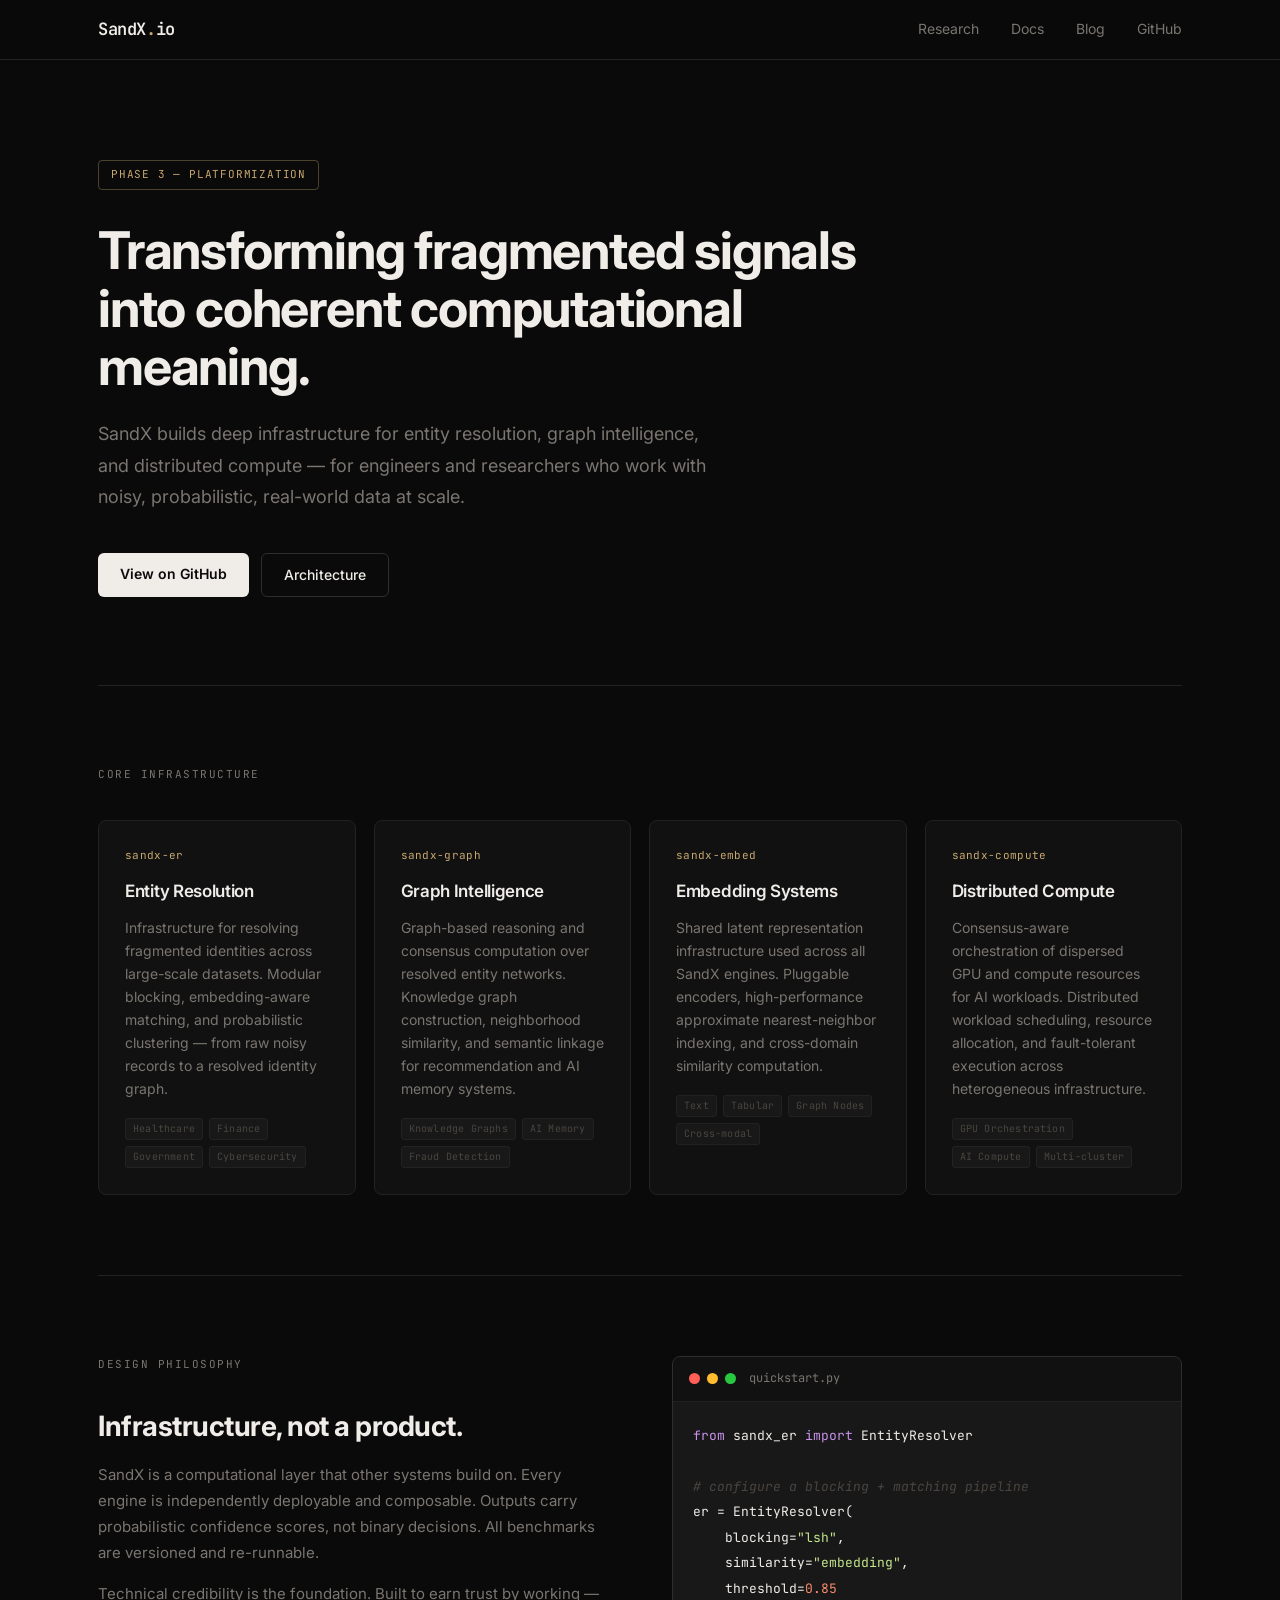
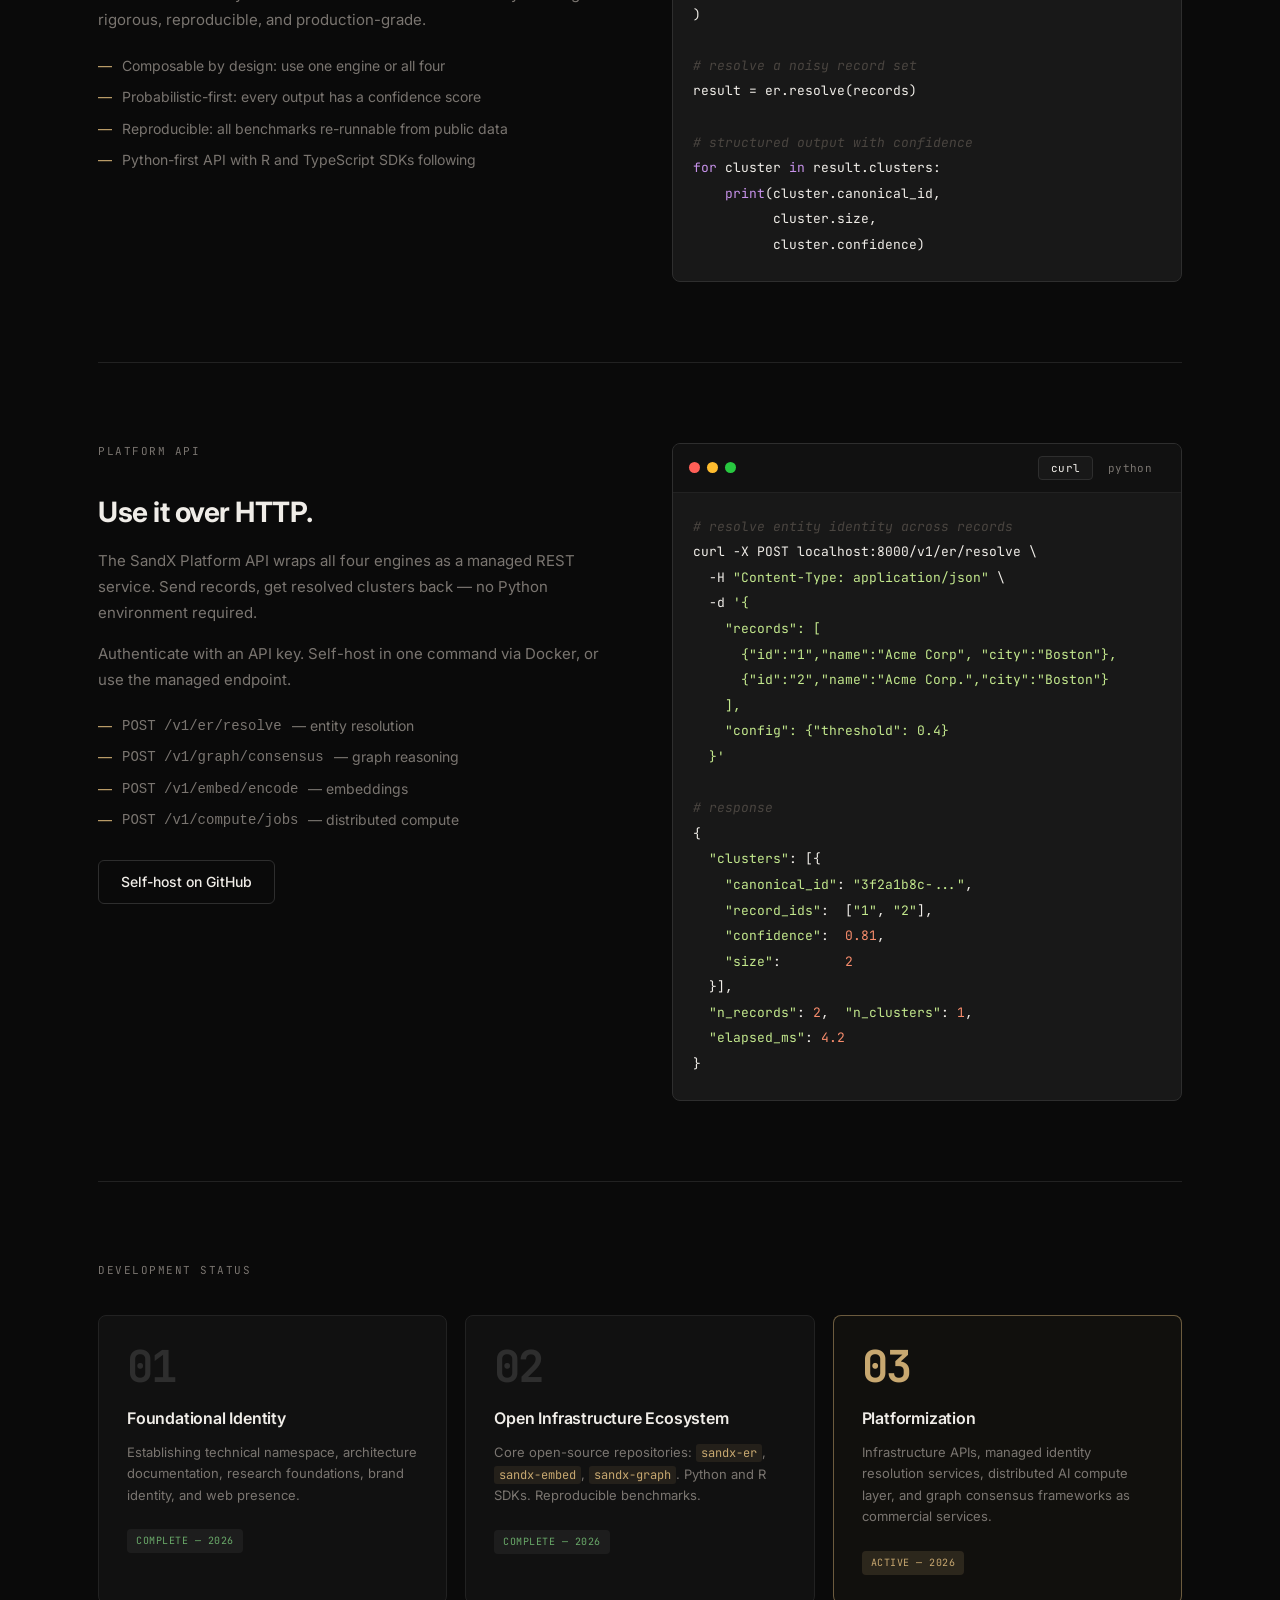
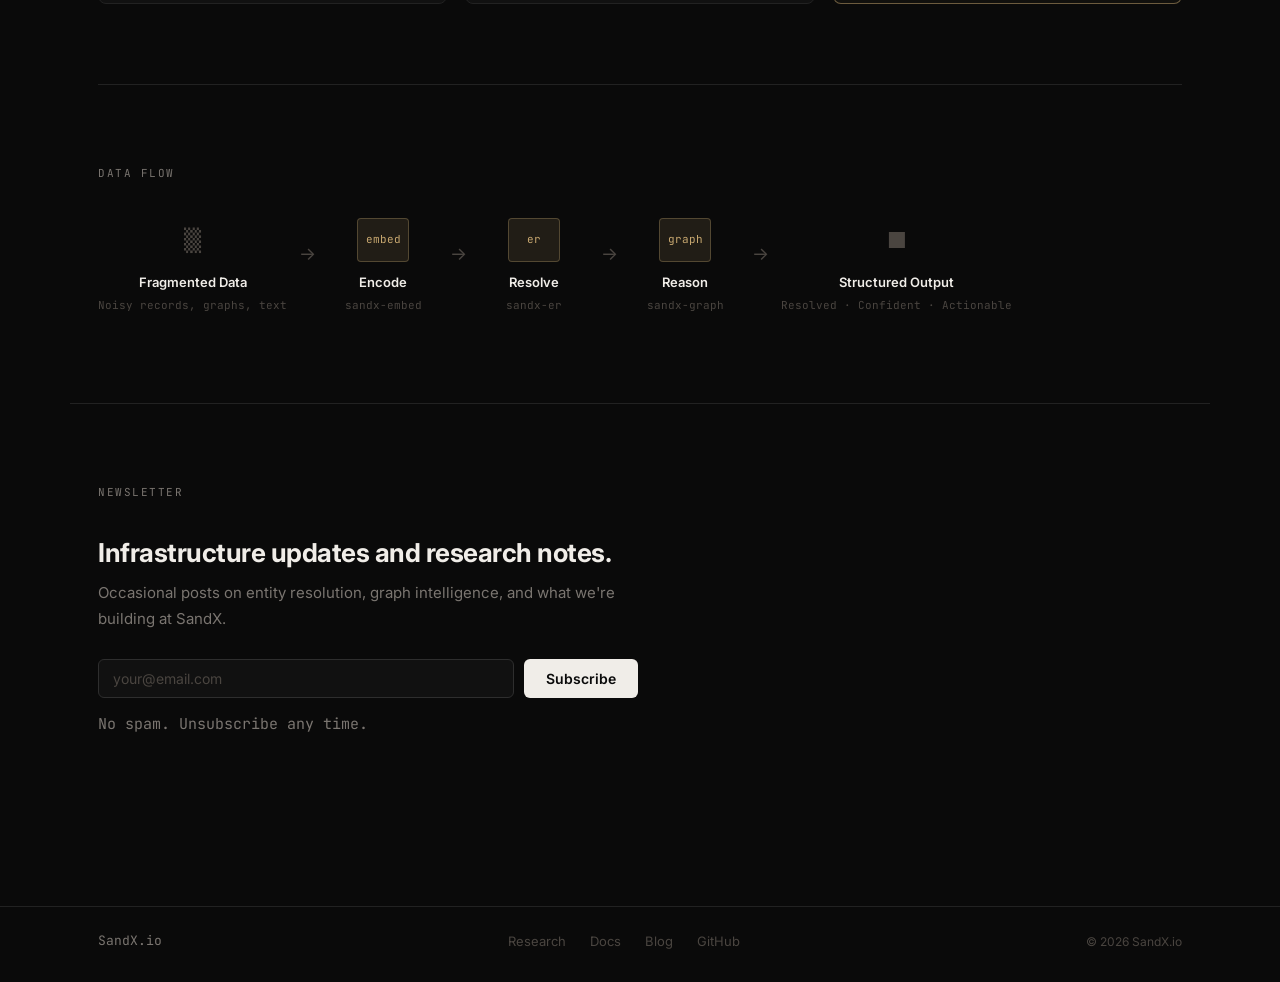
==== commit 3f80f13a: "feat: Phase 3 status + Platform API section on homepage - Hero tag updated to Phase 3 — Platformizat" ====
--- a/index.html
+++ b/index.html
@@ -28,7 +28,7 @@
 
     <!-- Hero -->
     <section class="hero">
-      <div class="hero-tag">Phase 2 &mdash; Open Infrastructure Ecosystem</div>
+      <div class="hero-tag">Phase 3 &mdash; Platformization</div>
       <h1>Transforming fragmented signals into coherent computational meaning.</h1>
       <p class="hero-sub">
         SandX builds deep infrastructure for entity resolution, graph intelligence,
@@ -150,19 +150,101 @@
       </div>
     </section>
 
+    <!-- Platform API -->
+    <section class="architecture" id="api" style="border-top: 1px solid var(--border); padding: 80px 0;">
+      <div class="arch-inner">
+        <div class="arch-text">
+          <div class="section-label">Platform API</div>
+          <h2>Use it over HTTP.</h2>
+          <p>
+            The SandX Platform API wraps all four engines as a managed REST service.
+            Send records, get resolved clusters back &mdash; no Python environment required.
+          </p>
+          <p>
+            Authenticate with an API key. Self-host in one command via Docker, or use
+            the managed endpoint.
+          </p>
+          <ul class="design-principles">
+            <li><span class="bullet">&#x2014;</span> <code>POST /v1/er/resolve</code> &mdash; entity resolution</li>
+            <li><span class="bullet">&#x2014;</span> <code>POST /v1/graph/consensus</code> &mdash; graph reasoning</li>
+            <li><span class="bullet">&#x2014;</span> <code>POST /v1/embed/encode</code> &mdash; embeddings</li>
+            <li><span class="bullet">&#x2014;</span> <code>POST /v1/compute/jobs</code> &mdash; distributed compute</li>
+          </ul>
+          <div class="cta-group" style="margin-top: 28px;">
+            <a href="https://github.com/sandxlab" class="btn-secondary" target="_blank" rel="noopener">Self-host on GitHub</a>
+          </div>
+        </div>
+        <div class="arch-code">
+          <div class="code-header">
+            <span class="code-dot red"></span>
+            <span class="code-dot yellow"></span>
+            <span class="code-dot green"></span>
+            <div class="code-tabs">
+              <button class="code-tab active" data-panel="api-curl">curl</button>
+              <button class="code-tab" data-panel="api-python">python</button>
+            </div>
+          </div>
+          <div class="code-panel active" id="api-curl">
+            <pre><code><span class="comment"># resolve entity identity across records</span>
+curl -X POST localhost:8000/v1/er/resolve \
+  -H <span class="str">"Content-Type: application/json"</span> \
+  -d <span class="str">'{
+    "records": [
+      {"id":"1","name":"Acme Corp", "city":"Boston"},
+      {"id":"2","name":"Acme Corp.","city":"Boston"}
+    ],
+    "config": {"threshold": 0.4}
+  }'</span>
+
+<span class="comment"># response</span>
+{
+  <span class="str">"clusters"</span>: [{
+    <span class="str">"canonical_id"</span>: <span class="str">"3f2a1b8c-..."</span>,
+    <span class="str">"record_ids"</span>:  [<span class="str">"1"</span>, <span class="str">"2"</span>],
+    <span class="str">"confidence"</span>:  <span class="num">0.81</span>,
+    <span class="str">"size"</span>:        <span class="num">2</span>
+  }],
+  <span class="str">"n_records"</span>: <span class="num">2</span>,  <span class="str">"n_clusters"</span>: <span class="num">1</span>,
+  <span class="str">"elapsed_ms"</span>: <span class="num">4.2</span>
+}</code></pre>
+          </div>
+          <div class="code-panel" id="api-python">
+            <pre><code><span class="kw">import</span> requests
+
+resp = requests.post(
+    <span class="str">"http://localhost:8000/v1/er/resolve"</span>,
+    headers={<span class="str">"X-API-Key"</span>: <span class="str">"sk-dev"</span>},
+    json={
+        <span class="str">"records"</span>: [
+            {<span class="str">"id"</span>: <span class="str">"1"</span>, <span class="str">"name"</span>: <span class="str">"Acme Corp"</span>,  <span class="str">"city"</span>: <span class="str">"Boston"</span>},
+            {<span class="str">"id"</span>: <span class="str">"2"</span>, <span class="str">"name"</span>: <span class="str">"Acme Corp."</span>, <span class="str">"city"</span>: <span class="str">"Boston"</span>},
+        ],
+        <span class="str">"config"</span>: {<span class="str">"threshold"</span>: <span class="num">0.4</span>}
+    }
+)
+
+<span class="kw">for</span> c <span class="kw">in</span> resp.json()[<span class="str">"clusters"</span>]:
+    <span class="kw">print</span>(c[<span class="str">"canonical_id"</span>][:<span class="num">8</span>],
+          c[<span class="str">"size"</span>], c[<span class="str">"confidence"</span>])
+<span class="comment"># 3f2a1b8c  2  0.81</span></code></pre>
+          </div>
+        </div>
+      </div>
+    </section>
+
     <!-- Development Phases -->
     <section class="phases">
       <div class="section-label">Development Status</div>
       <div class="phases-grid">
 
-        <div class="phase phase-active">
+        <div class="phase">
           <div class="phase-num">01</div>
           <h3>Foundational Identity</h3>
           <p>
             Establishing technical namespace, architecture documentation, research foundations,
             brand identity, and web presence.
           </p>
-          <span class="badge badge-active">Active &mdash; 2026</span>
+          <span class="badge badge-done">Complete &mdash; 2026</span>
         </div>
 
         <div class="phase">
@@ -172,17 +254,17 @@
             Core open-source repositories: <code>sandx-er</code>, <code>sandx-embed</code>,
             <code>sandx-graph</code>. Python and R SDKs. Reproducible benchmarks.
           </p>
-          <span class="badge badge-active">Active &mdash; 2026</span>
-        </div>
-
-        <div class="phase">
+          <span class="badge badge-done">Complete &mdash; 2026</span>
+        </div>
+
+        <div class="phase phase-active">
           <div class="phase-num">03</div>
           <h3>Platformization</h3>
           <p>
             Infrastructure APIs, managed identity resolution services, distributed AI
             compute layer, and graph consensus frameworks as commercial services.
           </p>
-          <span class="badge badge-planned">Planned &mdash; 2027</span>
+          <span class="badge badge-active">Active &mdash; 2026</span>
         </div>
 
       </div>
@@ -258,5 +340,23 @@
     </div>
   </footer>
 
+
+<script>
+  document.querySelector('.newsletter-form').addEventListener('submit', function (e) {
+    e.preventDefault();
+    window.location.href = '/newsletter/';
+  });
+
+  document.querySelectorAll('.code-tab').forEach(function (tab) {
+    tab.addEventListener('click', function () {
+      var block = this.closest('.arch-code');
+      block.querySelectorAll('.code-tab').forEach(function (t) { t.classList.remove('active'); });
+      block.querySelectorAll('.code-panel').forEach(function (p) { p.classList.remove('active'); });
+      this.classList.add('active');
+      block.querySelector('#' + this.dataset.panel).classList.add('active');
+    });
+  });
+</script>
+
 </body>
 </html>
--- a/style.css
+++ b/style.css
@@ -326,6 +326,37 @@
 .num     { color: #f78c6c; }
 .comment { color: var(--text-dim); font-style: italic; }
 
+/* code block tabs */
+.code-tabs {
+  display: flex;
+  gap: 2px;
+  margin-left: auto;
+}
+
+.code-tab {
+  font-family: var(--mono);
+  font-size: 11px;
+  padding: 4px 12px;
+  color: var(--text-muted);
+  background: transparent;
+  border: 1px solid transparent;
+  border-radius: 4px;
+  cursor: pointer;
+  letter-spacing: 0.3px;
+  transition: color 0.15s ease, border-color 0.15s ease;
+}
+
+.code-tab:hover { color: var(--text); }
+
+.code-tab.active {
+  color: var(--text);
+  border-color: var(--border-2);
+  background: var(--bg-3);
+}
+
+.code-panel { display: none; }
+.code-panel.active { display: block; }
+
 /* ─── Phases ─────────────────────────────────────────────────── */
 .phases {
   padding: 80px 0;
@@ -397,6 +428,7 @@
 
 .badge-active  { background: rgba(200, 168, 112, 0.15); color: var(--accent); }
 .badge-planned { background: rgba(255,255,255,0.04);    color: var(--text-dim); }
+.badge-done    { background: rgba(255,255,255,0.05);    color: #6aaa6a; }
 
 /* ─── Pipeline ───────────────────────────────────────────────── */
 .pipeline {
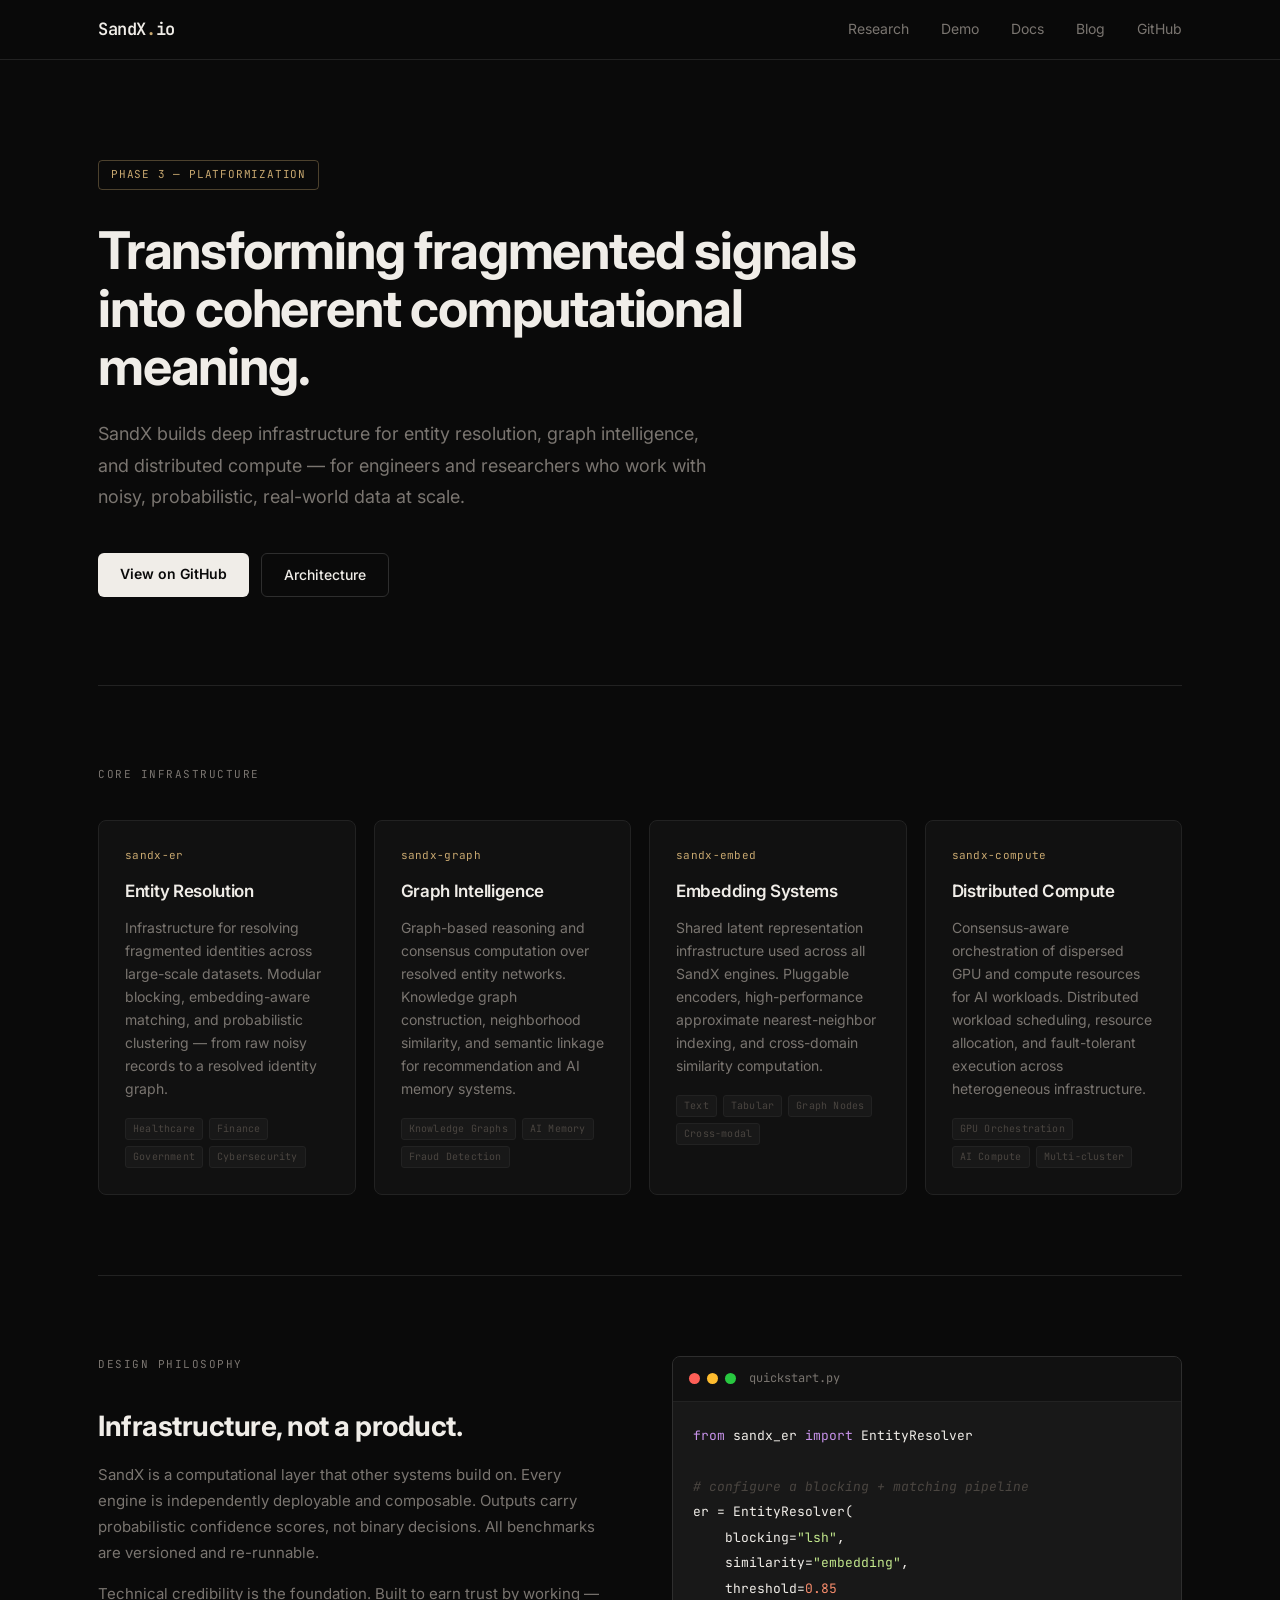
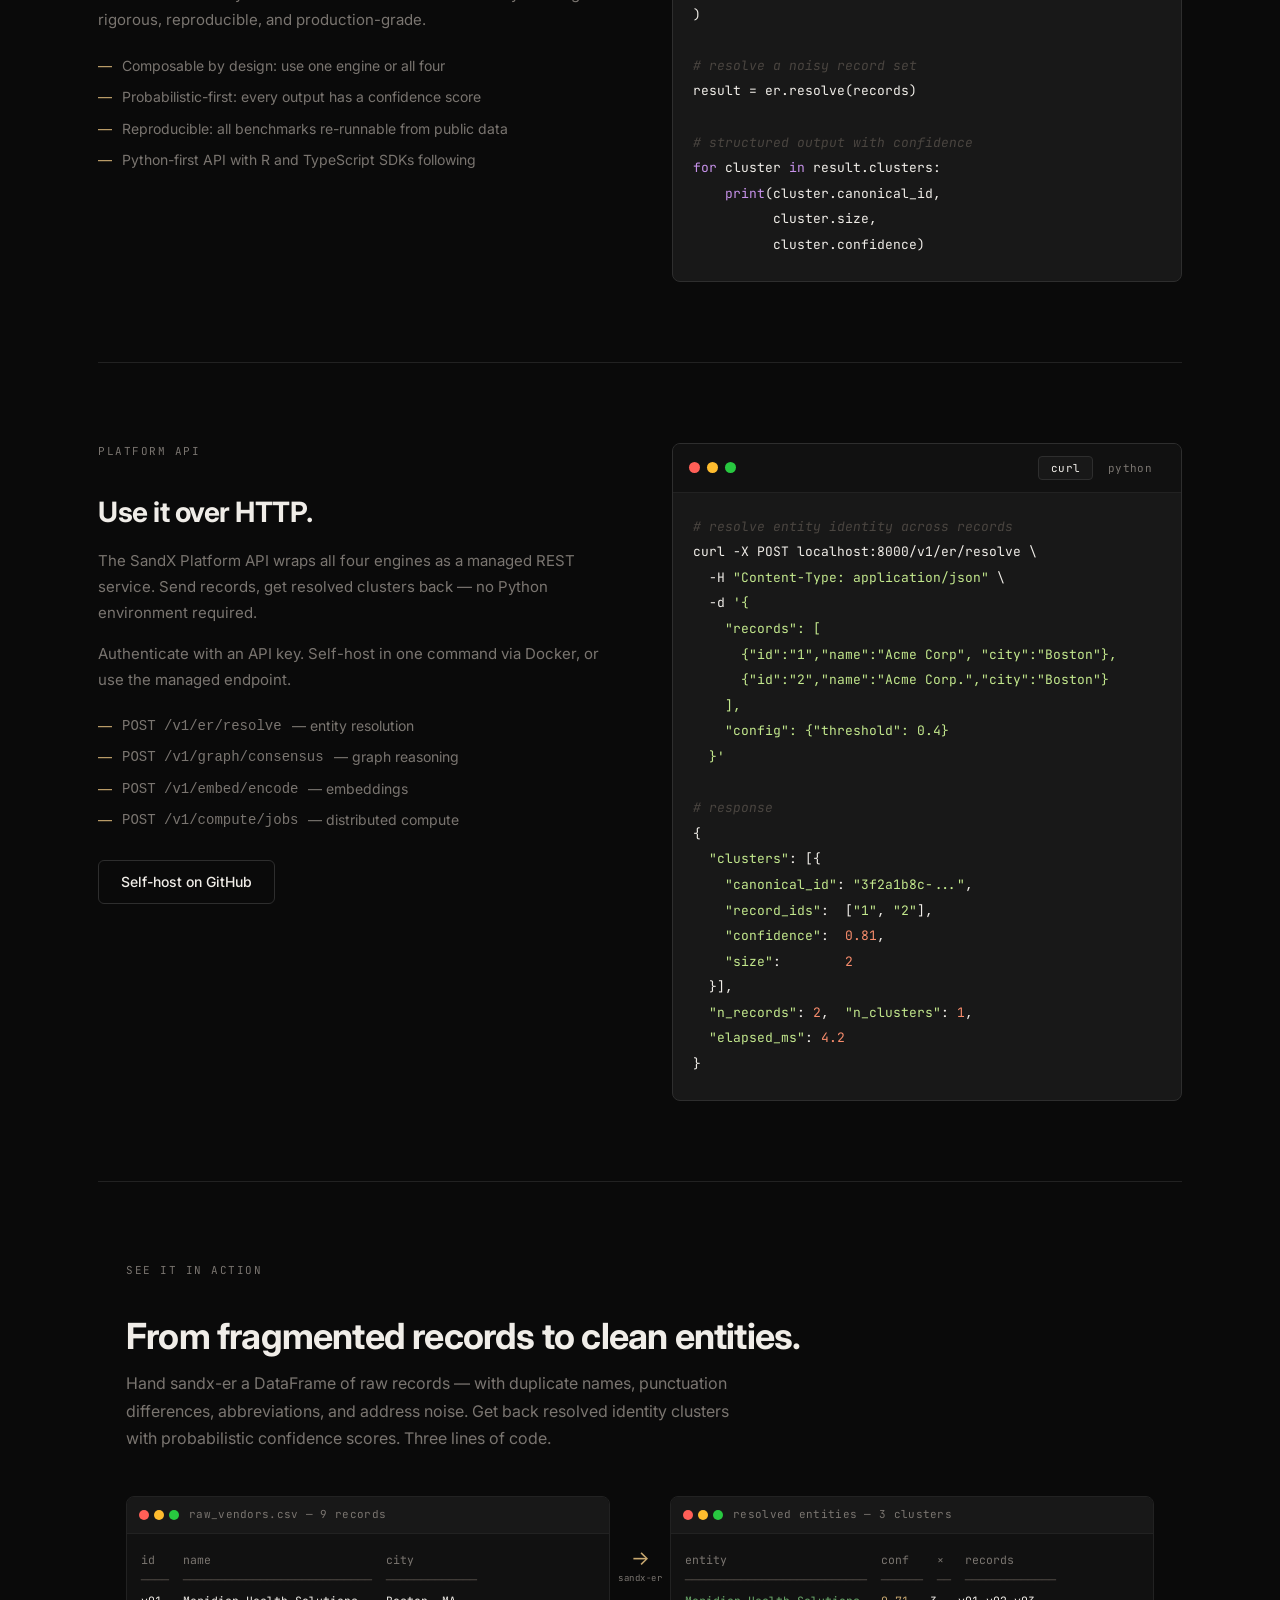
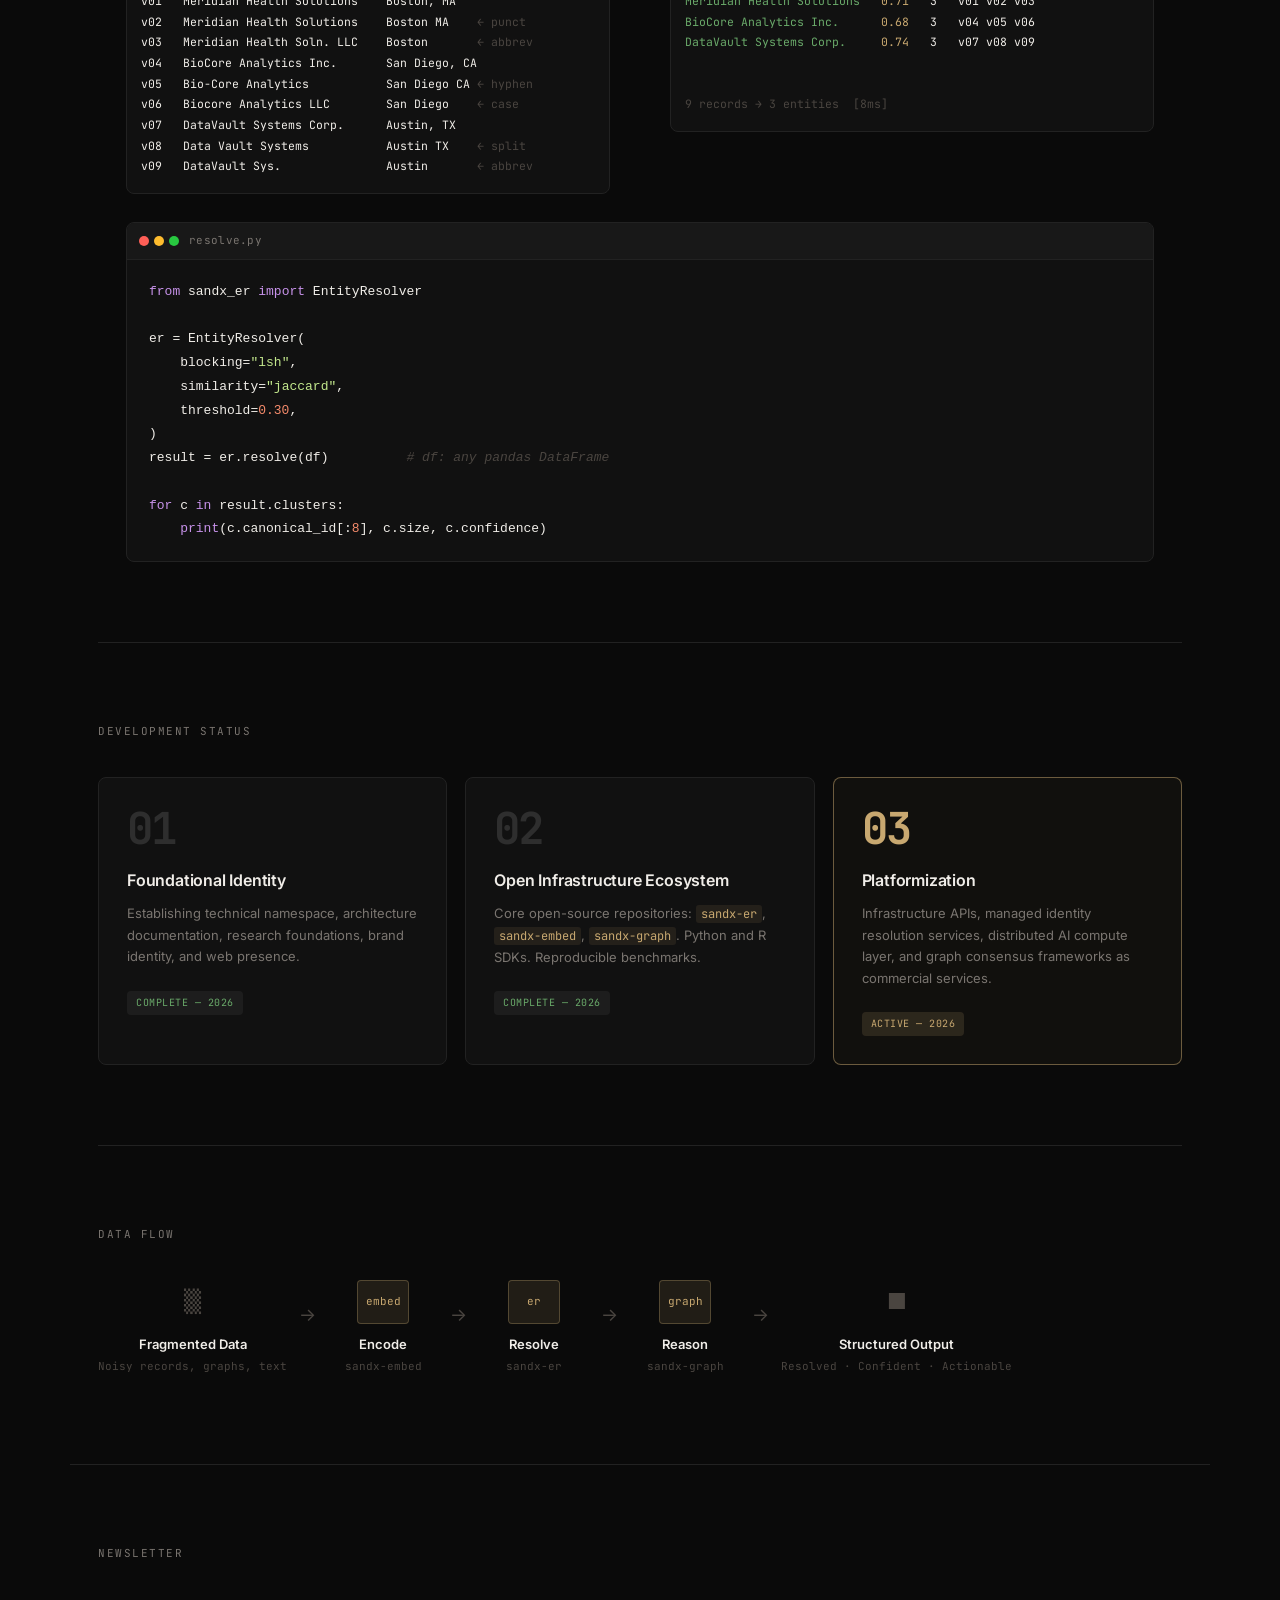
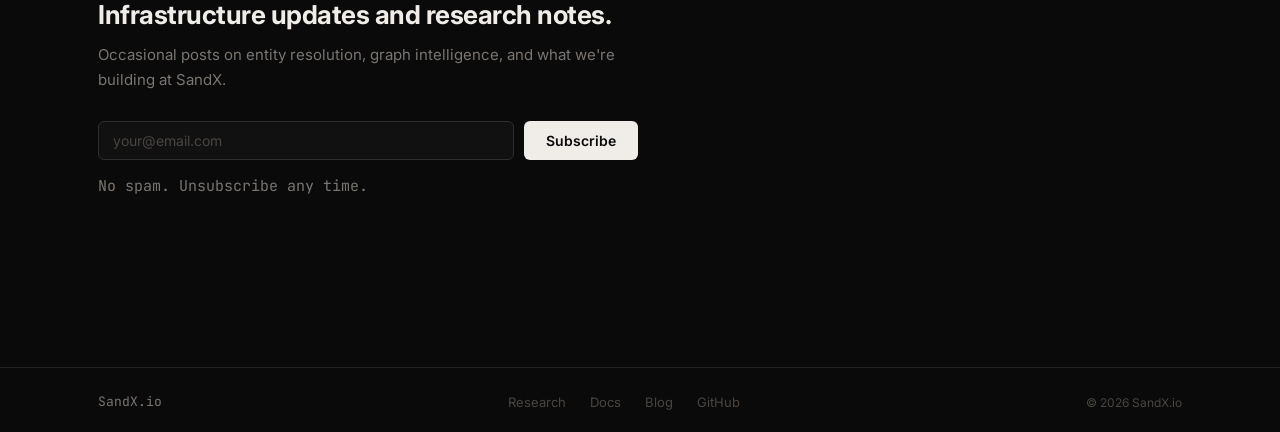
==== commit 448af829: "feat: add Raw to Clean demo section to homepage Adds a 'See It In Action' section showing 9 messy ve" ====
--- a/index.html
+++ b/index.html
@@ -17,6 +17,7 @@
       <a href="/" class="logo">SandX<span class="dot">.</span>io</a>
       <div class="nav-links">
         <a href="#research">Research</a>
+        <a href="#demo">Demo</a>
         <a href="#docs">Docs</a>
         <a href="/blog/">Blog</a>
         <a href="https://github.com/sandxlab" target="_blank" rel="noopener">GitHub</a>
@@ -229,6 +230,96 @@
 <span class="comment"># 3f2a1b8c  2  0.81</span></code></pre>
           </div>
         </div>
+      </div>
+    </section>
+
+    <!-- Demo: Raw to Clean -->
+    <section class="demo-section" id="demo">
+      <div class="demo-inner">
+        <div class="section-label">See It In Action</div>
+        <h2>From fragmented records to clean entities.</h2>
+        <p class="demo-desc">
+          Hand sandx-er a DataFrame of raw records &mdash; with duplicate names, punctuation
+          differences, abbreviations, and address noise. Get back resolved identity clusters
+          with probabilistic confidence scores. Three lines of code.
+        </p>
+
+        <div class="demo-panels">
+
+          <!-- Before -->
+          <div class="demo-panel">
+            <div class="demo-panel-hdr">
+              <div class="demo-dots">
+                <span class="demo-dot r"></span>
+                <span class="demo-dot y"></span>
+                <span class="demo-dot g"></span>
+              </div>
+              <span class="demo-panel-title">raw_vendors.csv &mdash; 9 records</span>
+            </div>
+            <pre><span class="d-mut">id    name                         city</span>
+<span class="d-dim">────  ───────────────────────────  ─────────────</span>
+v01   Meridian Health Solutions    Boston, MA
+v02   Meridian Health Solutions    Boston MA    <span class="d-dim">← punct</span>
+v03   Meridian Health Soln. LLC    Boston       <span class="d-dim">← abbrev</span>
+v04   BioCore Analytics Inc.       San Diego, CA
+v05   Bio-Core Analytics           San Diego CA <span class="d-dim">← hyphen</span>
+v06   Biocore Analytics LLC        San Diego    <span class="d-dim">← case</span>
+v07   DataVault Systems Corp.      Austin, TX
+v08   Data Vault Systems           Austin TX    <span class="d-dim">← split</span>
+v09   DataVault Sys.               Austin       <span class="d-dim">← abbrev</span></pre>
+          </div>
+
+          <!-- Arrow -->
+          <div class="demo-connector">
+            <div class="demo-conn-arrow">&rarr;</div>
+            <div class="demo-conn-label">sandx&#x2011;er</div>
+          </div>
+
+          <!-- After -->
+          <div class="demo-panel">
+            <div class="demo-panel-hdr">
+              <div class="demo-dots">
+                <span class="demo-dot r"></span>
+                <span class="demo-dot y"></span>
+                <span class="demo-dot g"></span>
+              </div>
+              <span class="demo-panel-title">resolved entities &mdash; 3 clusters</span>
+            </div>
+            <pre><span class="d-mut">entity                      conf    &times;   records</span>
+<span class="d-dim">──────────────────────────  ──────  ──  ─────────────</span>
+<span class="d-grn">Meridian Health Solutions</span>   <span class="d-acc">0.71</span>   3   v01 v02 v03
+<span class="d-grn">BioCore Analytics Inc.</span>      <span class="d-acc">0.68</span>   3   v04 v05 v06
+<span class="d-grn">DataVault Systems Corp.</span>     <span class="d-acc">0.74</span>   3   v07 v08 v09
+
+
+<span class="d-dim">9 records &rarr; 3 entities  [8ms]</span></pre>
+          </div>
+
+        </div><!-- /.demo-panels -->
+
+        <!-- Code -->
+        <div class="demo-code-wrap">
+          <div class="demo-code-hdr">
+            <div class="demo-dots">
+              <span class="demo-dot r"></span>
+              <span class="demo-dot y"></span>
+              <span class="demo-dot g"></span>
+            </div>
+            <span class="demo-panel-title">resolve.py</span>
+          </div>
+          <pre><code><span class="kw">from</span> sandx_er <span class="kw">import</span> EntityResolver
+
+er = EntityResolver(
+    blocking=<span class="str">"lsh"</span>,
+    similarity=<span class="str">"jaccard"</span>,
+    threshold=<span class="num">0.30</span>,
+)
+result = er.resolve(df)          <span class="comment"># df: any pandas DataFrame</span>
+
+<span class="kw">for</span> c <span class="kw">in</span> result.clusters:
+    <span class="kw">print</span>(c.canonical_id[:<span class="num">8</span>], c.size, c.confidence)</code></pre>
+        </div>
+
       </div>
     </section>
 
--- a/style.css
+++ b/style.css
@@ -606,11 +606,148 @@
   color: var(--text-dim);
 }
 
+/* ─── Demo ───────────────────────────────────────────────────── */
+.demo-section {
+  padding: 80px 0;
+  border-top: 1px solid var(--border);
+}
+
+.demo-section .demo-inner {
+  max-width: 1140px;
+  margin: 0 auto;
+  padding: 0 28px;
+}
+
+.demo-section h2 {
+  font-size: clamp(24px, 3.5vw, 36px);
+  font-weight: 700;
+  letter-spacing: -0.8px;
+  line-height: 1.2;
+  margin-bottom: 12px;
+}
+
+.demo-desc {
+  font-size: 16px;
+  color: var(--text-muted);
+  line-height: 1.7;
+  max-width: 620px;
+  margin-bottom: 44px;
+}
+
+.demo-panels {
+  display: grid;
+  grid-template-columns: 1fr 60px 1fr;
+  align-items: start;
+  margin-bottom: 28px;
+}
+
+.demo-panel {
+  background: var(--bg-2);
+  border: 1px solid var(--border);
+  border-radius: var(--radius);
+  overflow: hidden;
+}
+
+.demo-panel-hdr {
+  display: flex;
+  align-items: center;
+  gap: 6px;
+  padding: 9px 12px;
+  border-bottom: 1px solid var(--border);
+  background: var(--bg-3);
+}
+
+.demo-dots { display: flex; gap: 5px; }
+.demo-dot  { width: 10px; height: 10px; border-radius: 50%; }
+.demo-dot.r { background: #ff5f57; }
+.demo-dot.y { background: #febc2e; }
+.demo-dot.g { background: #28c840; }
+
+.demo-panel-title {
+  font-family: var(--mono);
+  font-size: 11px;
+  color: var(--text-muted);
+  margin-left: 4px;
+  letter-spacing: 0.3px;
+}
+
+.demo-panel pre {
+  padding: 16px 14px;
+  overflow-x: auto;
+  font-family: var(--mono);
+  font-size: 11.5px;
+  line-height: 1.8;
+  color: var(--text);
+  white-space: pre;
+}
+
+.demo-connector {
+  display: flex;
+  flex-direction: column;
+  align-items: center;
+  justify-content: center;
+  padding-top: 52px;
+  gap: 4px;
+}
+
+.demo-conn-arrow {
+  font-size: 20px;
+  color: var(--accent);
+  line-height: 1;
+}
+
+.demo-conn-label {
+  font-family: var(--mono);
+  font-size: 9px;
+  color: var(--text-muted);
+  text-align: center;
+  letter-spacing: 0.5px;
+  line-height: 1.5;
+}
+
+.demo-code-wrap {
+  background: var(--bg-2);
+  border: 1px solid var(--border);
+  border-radius: var(--radius);
+  overflow: hidden;
+}
+
+.demo-code-hdr {
+  display: flex;
+  align-items: center;
+  gap: 6px;
+  padding: 9px 12px;
+  border-bottom: 1px solid var(--border);
+  background: var(--bg-3);
+}
+
+.demo-code-wrap pre {
+  padding: 20px 22px;
+  overflow-x: auto;
+  font-family: var(--mono);
+  font-size: 13px;
+  line-height: 1.75;
+  color: var(--text);
+  white-space: pre;
+}
+
+.d-dim  { color: var(--text-dim); }
+.d-mut  { color: var(--text-muted); }
+.d-acc  { color: var(--accent); }
+.d-grn  { color: #6aaa6a; }
+
 /* ─── Responsive ─────────────────────────────────────────────── */
 @media (max-width: 900px) {
   .arch-inner    { grid-template-columns: 1fr; gap: 36px; }
   .phases-grid   { grid-template-columns: 1fr; }
   .domain-grid   { grid-template-columns: 1fr 1fr; }
+  .demo-panels   { grid-template-columns: 1fr; }
+  .demo-connector {
+    padding: 14px 0;
+    flex-direction: row;
+    justify-content: center;
+    gap: 10px;
+  }
 }
 
 @media (max-width: 600px) {
